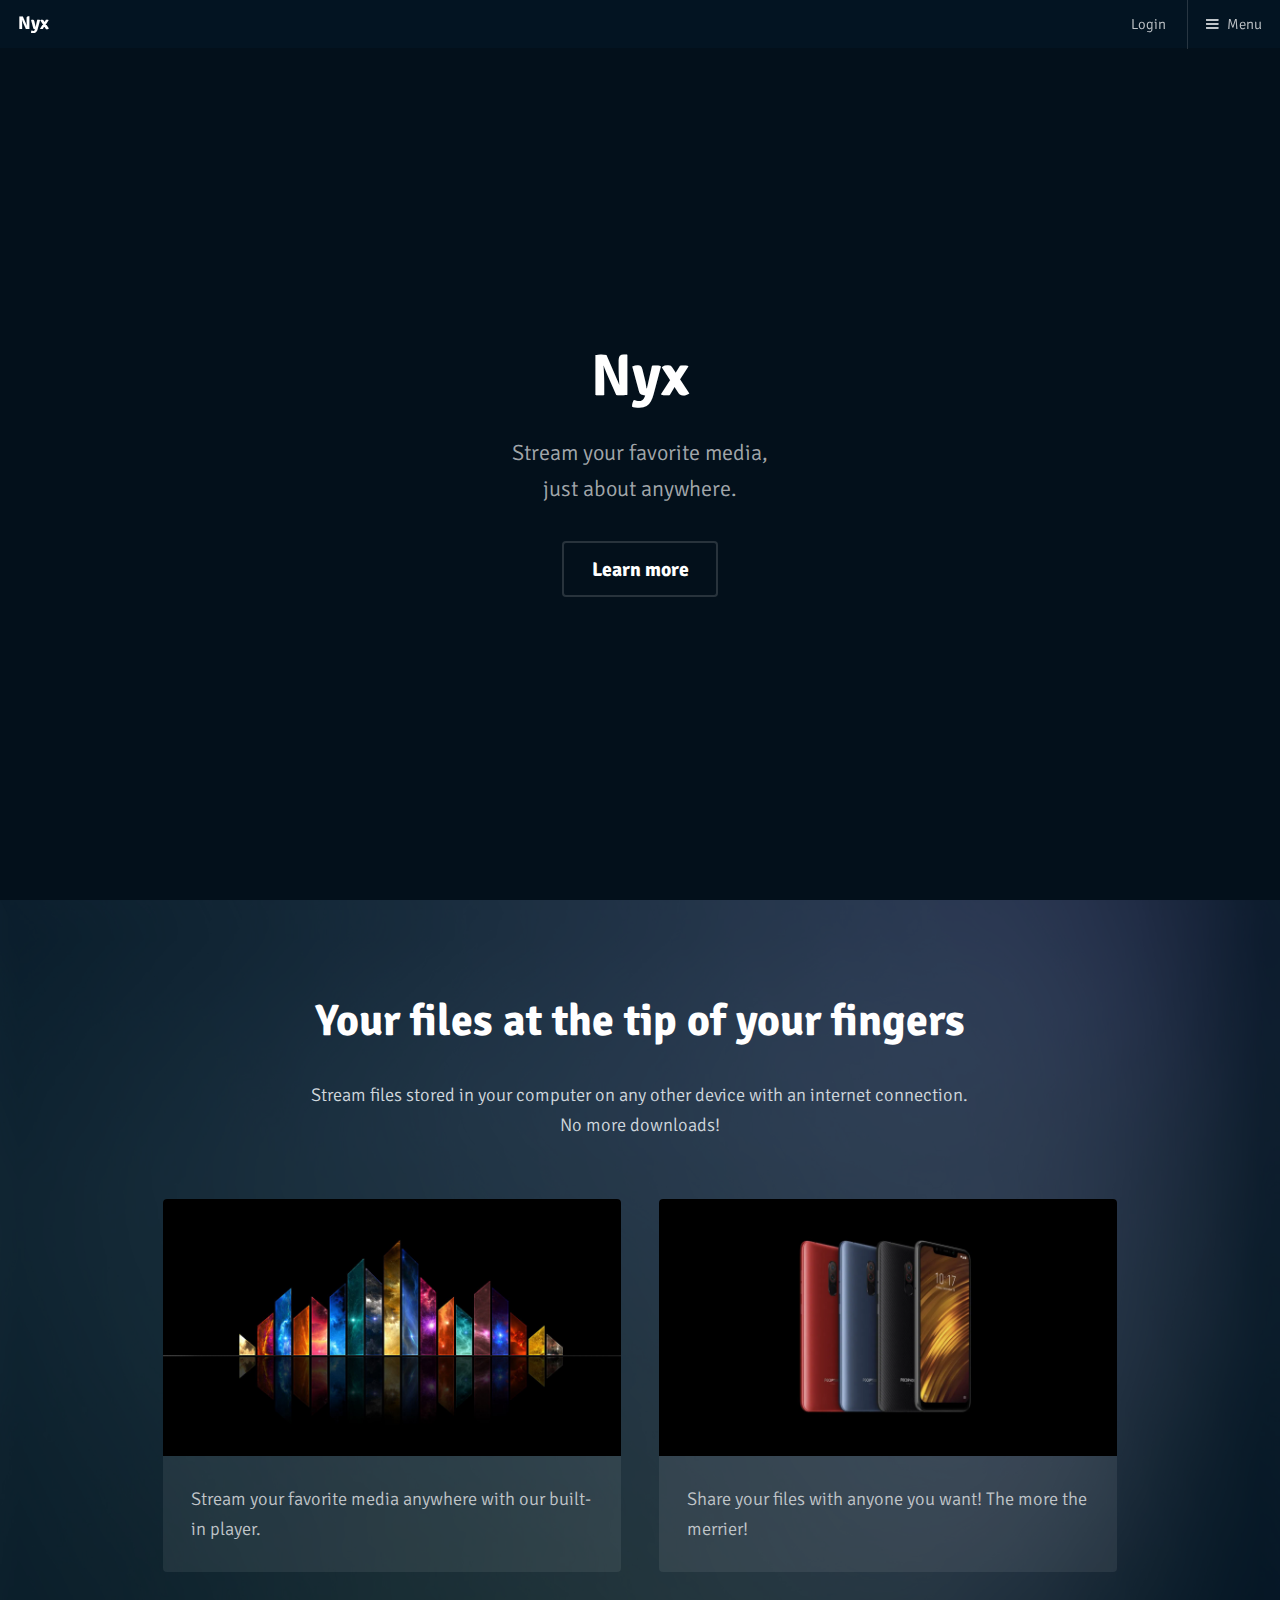
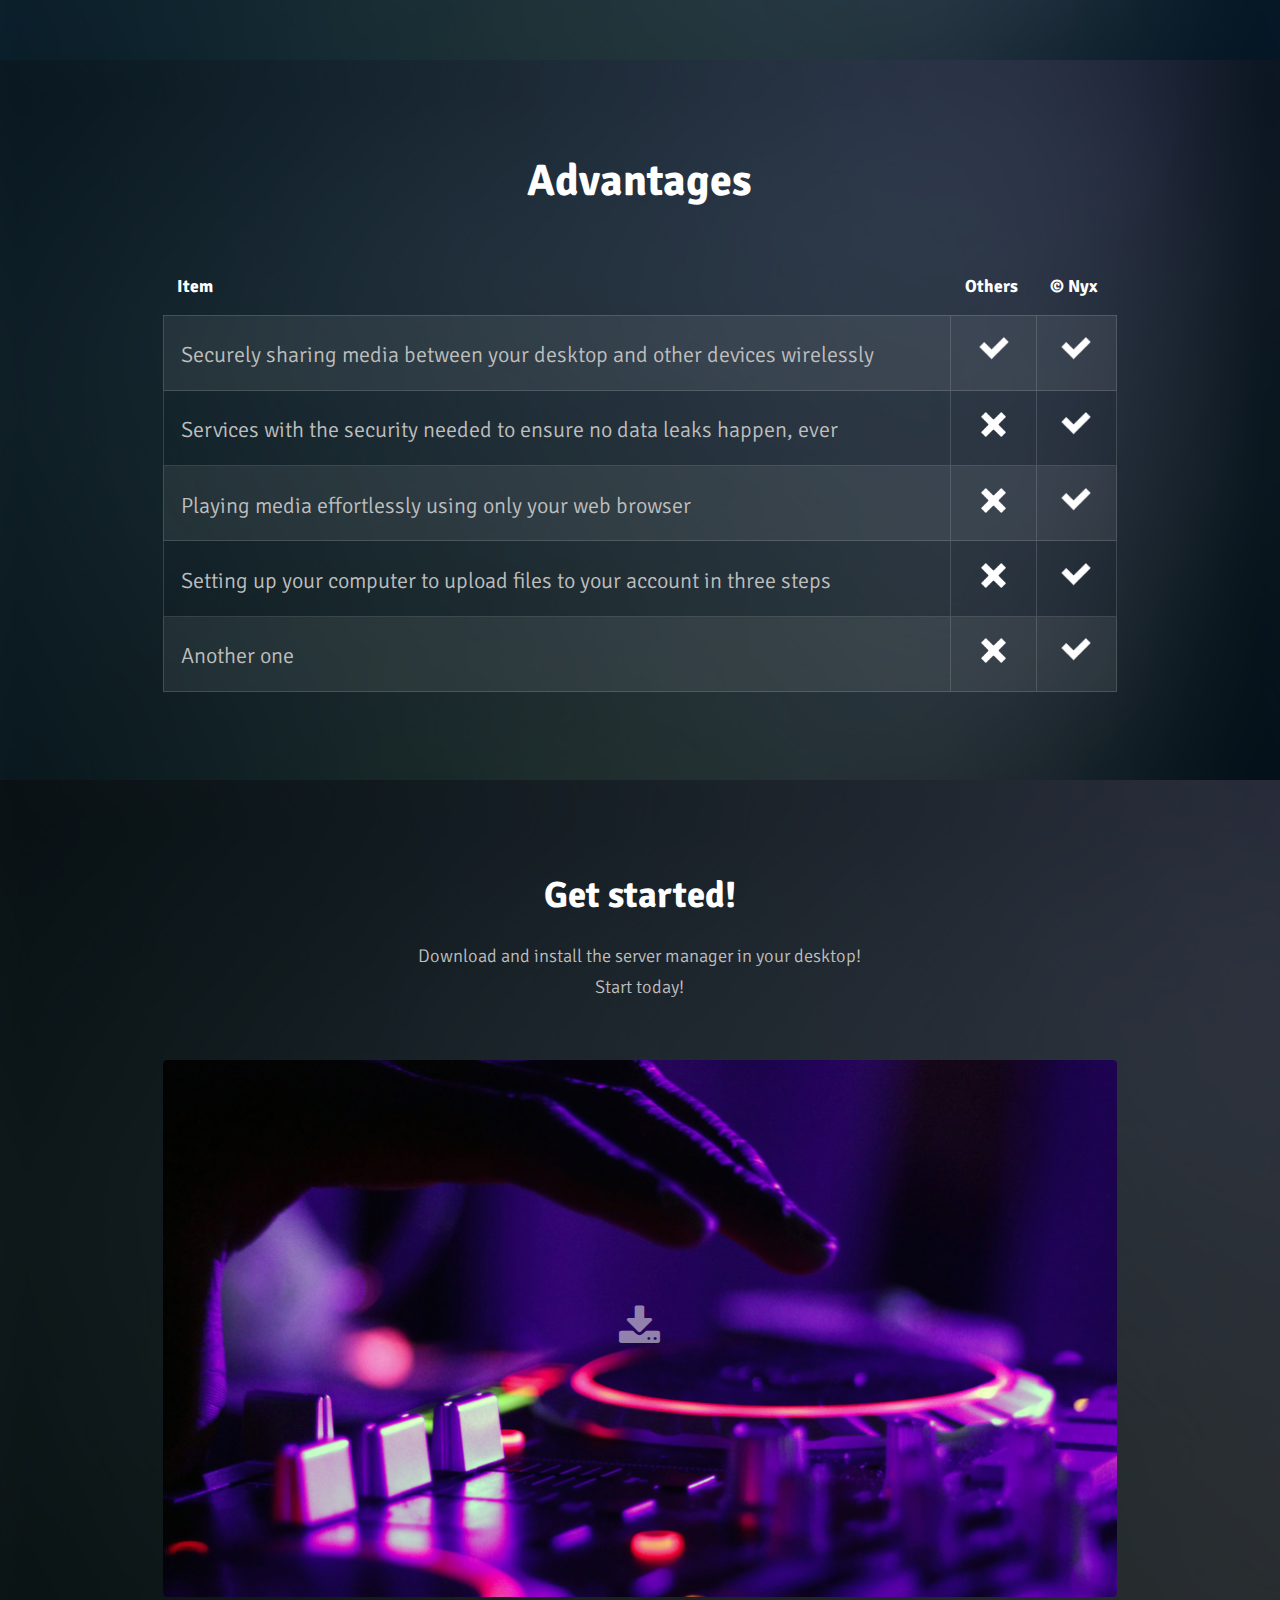
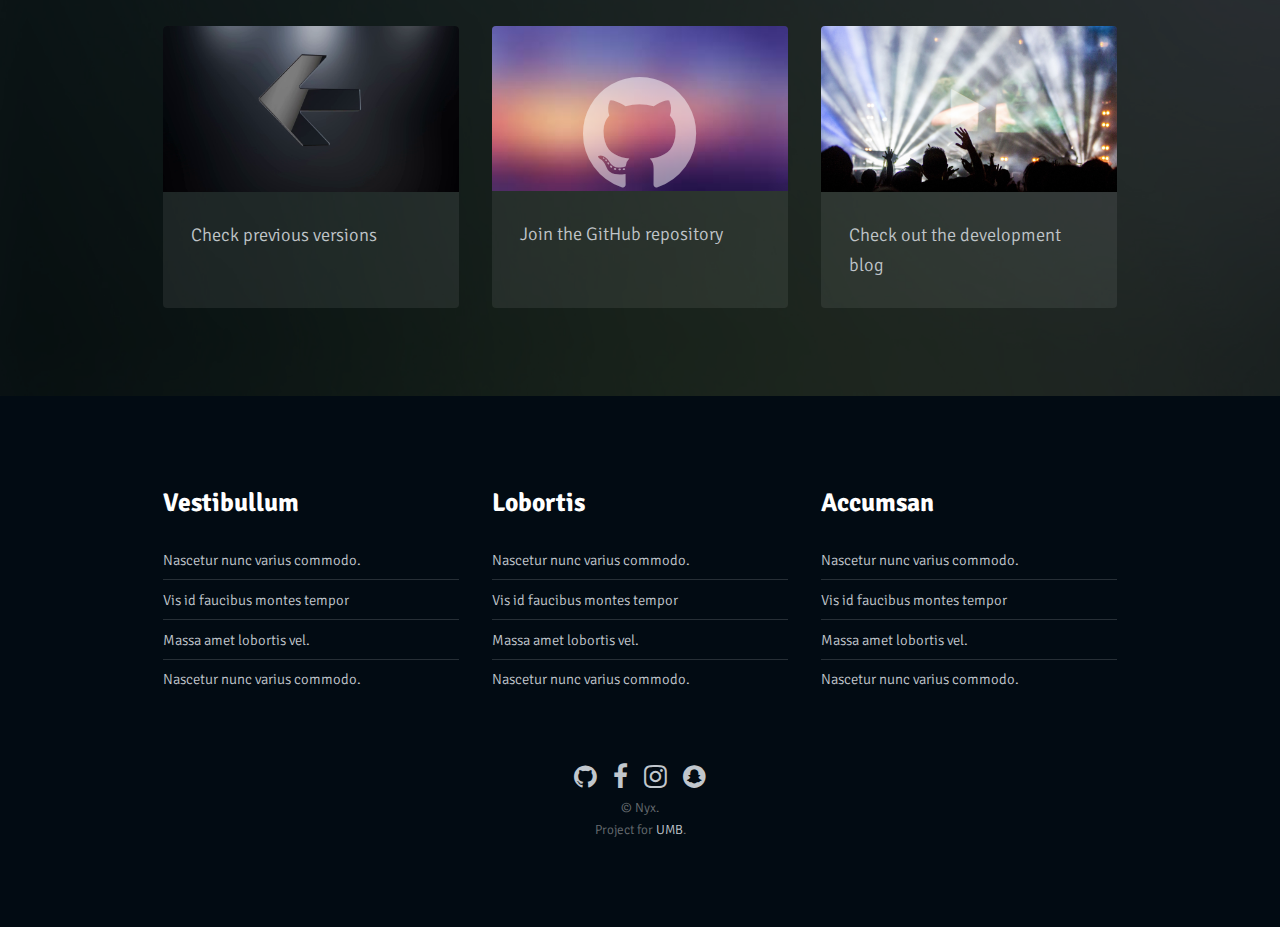
==== index.html @ ba613e54 "Added devblog and login" ====
<!DOCTYPE HTML>
<!--
	Broadcast by TEMPLATED
	templated.co @templatedco
	Released for free under the Creative Commons Attribution 3.0 license (templated.co/license)
-->
<html>
	<head>
		<title>Nyx</title>
		<meta charset="utf-8" />
		<meta name="viewport" content="width=device-width, initial-scale=1" />
		<link rel="stylesheet" href="assets/css/main.css" />
	</head>
	<body>

		<!-- Header -->
			<header id="header">
				<h1><a href="index.html">Nyx</a></h1>
				<a href="login.html">Login</a>
				<a href="#menu">Menu</a>
			</header>

		<!-- Nav -->
			<nav id="menu">
				<ul class="links">
					<li><a href="index.html">Home</a></li>
					<li><a href="objectives.html">Objectives and Goals</a></li>
					<li><a href="devblog.html">Devs Blog</a></li>
					<li><a href="https://github.com/Nyxare/Nyx" class="icon fa-github"><span class="label">GitHub</span></a></li>
				</ul>
			</nav>
			<!-- Banner -->
			<!--
				To use a video as your background, set data-video to the name of your video without
				its extension (eg. images/banner). Your video must be available in both .mp4 and .webm
				formats to work correctly.
			-->
				<section id="banner" data-video="images/banner">
					<div class="inner">
						<header>
							<h1>Nyx</h1>
							<p>Stream your favorite media,<br />
							just about anywhere.</p>
						</header>
						<a href="#main" class="button big alt scrolly">Learn more</a>
					</div>

				</section>

		<!-- Main -->
			<div id="main">

			<!-- One -->
				<section class="wrapper style1">
					<div class="inner">
						<header class="align-center">
							<h2 class="fa-3x">Your files at the tip of your fingers</h2>
							<p>Stream files stored in your computer on any other device with an internet connection. <br>No more downloads!</p>
						</header>
						<!-- 2 Column Video Section -->
							<div class="flex flex-2">
								<div class="video col">
									<div class="image fit">
										<img src="images/setup1.jpg" alt="" />
										<div class="arrow">
											<div class=""></div>
										</div>
									</div>
									<p class="caption">
										Stream your favorite media anywhere with our built-in player.
									</p>
									<!--<a href="#" class="link"><span></span></a>-->
								</div>
								<div class="video col">
									<div class="image fit">
										<img src="images/setup2.png" alt="" />
										<div class="arrow">
											<div class=""></div>
										</div>
									</div>
									<p class="caption">
										Share your files with anyone you want! The more the merrier!
									</p>
									<!--<a href="#" class="link"><span></span></a>-->
								</div>
							</div>
					</div>
				</section>

			<!-- Two -->
				<section class="wrapper style2">
					<div class="inner">
						<header class="align-center">
							<h2 class="fa-3x">Advantages</h2>
						</header>
						
						<div class="table-wrapper">
							<table class="alt">
								<thead>
									<tr>
										<th>Item</th>
										<th>Others</th>
										<th>&copy; Nyx</th>
									</tr>
								</thead>
								<tbody>
									<tr>
										<td center>Securely sharing media between your desktop and other devices wirelessly</td>
										<td><center><img src="images/check.png" alt="" width="30" height="30"/></center></td>
										<td><center><img src="images/check.png" alt="" width="30" height="30"/></center></td>
									</tr>
									<tr>
										<td>Services with the security needed to ensure no data leaks happen, ever</td>
										<td><center><img src="images/cross.png" alt="" width="25" height="25"/></center></td>
										<td><center><img src="images/check.png" alt="" width="30" height="30"/></center></td>
									</tr>
									<tr>
										<td>Playing media effortlessly using only your web browser</td>
										<td><center><img src="images/cross.png" alt="" width="25" height="25"/></center></td>
										<td><center><img src="images/check.png" alt="" width="30" height="30"/></center></td>
									</tr>
									<tr>
										<td>Setting up your computer to upload files to your account in three steps</td>
										<td><center><img src="images/cross.png" alt="" width="25" height="25"/></center></td>
										<td><center><img src="images/check.png" alt="" width="30" height="30"/></center></td>
									</tr>
									<tr>
										<td>Another one</td>
										<td><center><img src="images/cross.png" alt="" width="25" height="25"/></center></td>
										<td><center><img src="images/check.png" alt="" width="30" height="30"/></center></td>
									</tr>
								</tbody>
							</table>
						</div>
					</div>
				</section>

			<!-- Three -->
				<section class="wrapper ">
					<div class="inner">
						<header class="align-center">
							<h2>Get started!</h2>
							<p style="color: #bebebe;">Download and install the server manager in your desktop! <br>Start today!</p>
						</header>

						<!-- 3 Column Video Section -->
						<div class="video col">
							<div class="image fit">
								<img src="images/pic03.jpg" alt=""/>
								<div class="arrow">
									<div class="icon fa-download"></div>
								</div>
							</div>
							<a href="generic.html" class="link"><span>Click Me</span></a>
						</div>
							<div class="flex flex-3">
								<div class="video col">
									<div class="image fit">
										<img src="images/backwardsarrow.png" alt="" />
										<div class="arrow">
											<div class=""></div>
										</div>
									</div>
									<p class="caption">
										Check previous versions
									</p>
									<a href="index.html" class="link"><span></span></a>
								</div>
								<div class="video col">
									<div class="image fit">
										<img src="images/purplebg.jpg" alt="" />
										<div class="arrow fa-3x">
											<div class="icon fa-github"></div>
										</div>
									</div>
									<p class="caption">
										Join the GitHub repository
									</p>
									<a href="https://github.com/Nyxare/Nyx" class="link"><span></span></a>
								</div>
								<div class="video col">
									<div class="image fit">
										<img src="images/pic11.jpg" alt="" />
										<div class="arrow">
											<div class="icon fa-play"></div>
										</div>
									</div>
									<p class="caption">
										Check out the development blog
									</p>
									<a href="devblog.html" class="link"><span>Click Me</span></a>
								</div>
							</div>
					</div>
				</section>

			</div>

		<!-- Footer -->
			<footer id="footer">
				<div class="inner">
					<div class="flex flex-3">
						<div class="col">
							<h3>Vestibullum</h3>
							<ul class="alt">
								<li><a href="#">Nascetur nunc varius commodo.</a></li>
								<li><a href="#">Vis id faucibus montes tempor</a></li>
								<li><a href="#">Massa amet lobortis vel.</a></li>
								<li><a href="#">Nascetur nunc varius commodo.</a></li>
							</ul>
						</div>
						<div class="col">
							<h3>Lobortis</h3>
							<ul class="alt">
								<li><a href="#">Nascetur nunc varius commodo.</a></li>
								<li><a href="#">Vis id faucibus montes tempor</a></li>
								<li><a href="#">Massa amet lobortis vel.</a></li>
								<li><a href="#">Nascetur nunc varius commodo.</a></li>
							</ul>
						</div>
						<div class="col">
							<h3>Accumsan</h3>
							<ul class="alt">
								<li><a href="#">Nascetur nunc varius commodo.</a></li>
								<li><a href="#">Vis id faucibus montes tempor</a></li>
								<li><a href="#">Massa amet lobortis vel.</a></li>
								<li><a href="#">Nascetur nunc varius commodo.</a></li>
							</ul>
						</div>
					</div>
				</div>
				<div class="copyright">
					<ul class="icons">
						<li><a href="#" class="icon fa-github"><span class="label">Twitter</span></a></li>
						<li><a href="#" class="icon fa-facebook"><span class="label">Facebook</span></a></li>
						<li><a href="#" class="icon fa-instagram"><span class="label">Instagram</span></a></li>
						<li><a href="#" class="icon fa-snapchat"><span class="label">Snapchat</span></a></li>
					</ul>
					&copy; Nyx.
					<br>Project for <a href="https://umb.edu.co/">UMB</a>.
				</div>
			</footer>

		<!-- Scripts -->
			<script src="assets/js/jquery.min.js"></script>
			<script src="assets/js/jquery.scrolly.min.js"></script>
			<script src="assets/js/skel.min.js"></script>
			<script src="assets/js/util.js"></script>
			<script src="assets/js/main.js"></script>

	</body>
</html>
---- assets/css/main.css ----
@charset "UTF-8";
@import url(font-awesome.min.css);
@import url("https://fonts.googleapis.com/css?family=Signika:300,700");


/* Reset */

	html, body, div, span, applet, object, iframe, h1, h2, h3, h4, h5, h6, p, blockquote, pre, a, abbr, acronym, address, big, cite, code, del, dfn, em, img, ins, kbd, q, s, samp, small, strike, strong, sub, sup, tt, var, b, u, i, center, dl, dt, dd, ol, ul, li, fieldset, form, label, legend, table, caption, tbody, tfoot, thead, tr, th, td, article, aside, canvas, details, embed, figure, figcaption, footer, header, hgroup, menu, nav, output, ruby, section, summary, time, mark, audio, video {
		margin: 0;
		padding: 0;
		border: 0;
		font-size: 100%;
		font: inherit;
		vertical-align: baseline;
		color: #bebebe;
	}

	article, aside, details, figcaption, figure, footer, header, hgroup, menu, nav, section {
		display: block;
	}

	body {
		line-height: 1;
	}

	ol, ul {
		list-style: none;
	}

	blockquote, q {
		quotes: none;
	}

	blockquote:before, blockquote:after, q:before, q:after {
		content: '';
		content: none;
	}

	table {
		border-collapse: collapse;
		border-spacing: 0;
	}

	body {
		-webkit-text-size-adjust: none;
	}

/* Box Model */

	*, *:before, *:after {
		-moz-box-sizing: border-box;
		-webkit-box-sizing: border-box;
		box-sizing: border-box;
	}

/* Containers */

	.container {
		margin-left: auto;
		margin-right: auto;
	}

	.container.\31 25\25 {
		width: 100%;
		max-width: 100em;
		min-width: 80em;
	}

	.container.\37 5\25 {
		width: 60em;
	}

	.container.\35 0\25 {
		width: 40em;
	}

	.container.\32 5\25 {
		width: 20em;
	}

	.container {
		width: 80em;
	}

	@media screen and (max-width: 1680px) {

		.container.\31 25\25 {
			width: 100%;
			max-width: 100em;
			min-width: 80em;
		}

		.container.\37 5\25 {
			width: 60em;
		}

		.container.\35 0\25 {
			width: 40em;
		}

		.container.\32 5\25 {
			width: 20em;
		}

		.container {
			width: 80em;
		}

	}

	@media screen and (max-width: 1280px) {

		.container.\31 25\25 {
			width: 100%;
			max-width: 81.25em;
			min-width: 65em;
		}

		.container.\37 5\25 {
			width: 48.75em;
		}

		.container.\35 0\25 {
			width: 32.5em;
		}

		.container.\32 5\25 {
			width: 16.25em;
		}

		.container {
			width: 65em;
		}

	}

	@media screen and (max-width: 980px) {

		.container.\31 25\25 {
			width: 100%;
			max-width: 112.5%;
			min-width: 90%;
		}

		.container.\37 5\25 {
			width: 67.5%;
		}

		.container.\35 0\25 {
			width: 45%;
		}

		.container.\32 5\25 {
			width: 22.5%;
		}

		.container {
			width: 90%;
		}

	}

	@media screen and (max-width: 736px) {

		.container.\31 25\25 {
			width: 100%;
			max-width: 112.5%;
			min-width: 90%;
		}

		.container.\37 5\25 {
			width: 67.5%;
		}

		.container.\35 0\25 {
			width: 45%;
		}

		.container.\32 5\25 {
			width: 22.5%;
		}

		.container {
			width: 90% !important;
		}

	}

	@media screen and (max-width: 480px) {

		.container.\31 25\25 {
			width: 100%;
			max-width: 112.5%;
			min-width: 90%;
		}

		.container.\37 5\25 {
			width: 67.5%;
		}

		.container.\35 0\25 {
			width: 45%;
		}

		.container.\32 5\25 {
			width: 22.5%;
		}

		.container {
			width: 90% !important;
		}

	}

/* Grid */

	.row {
		border-bottom: solid 1px transparent;
		-moz-box-sizing: border-box;
		-webkit-box-sizing: border-box;
		box-sizing: border-box;
	}

	.row > * {
		float: left;
		-moz-box-sizing: border-box;
		-webkit-box-sizing: border-box;
		box-sizing: border-box;
	}

	.row:after, .row:before {
		content: '';
		display: block;
		clear: both;
		height: 0;
	}

	.row.uniform > * > :first-child {
		margin-top: 0;
	}

	.row.uniform > * > :last-child {
		margin-bottom: 0;
	}

	.row.\30 \25 > * {
		padding: 0 0 0 0em;
	}

	.row.\30 \25 {
		margin: 0 0 -1px 0em;
	}

	.row.uniform.\30 \25 > * {
		padding: 0em 0 0 0em;
	}

	.row.uniform.\30 \25 {
		margin: 0em 0 -1px 0em;
	}

	.row > * {
		padding: 0 0 0 2em;
	}

	.row {
		margin: 0 0 -1px -2em;
	}

	.row.uniform > * {
		padding: 2em 0 0 2em;
	}

	.row.uniform {
		margin: -2em 0 -1px -2em;
	}

	.row.\32 00\25 > * {
		padding: 0 0 0 4em;
	}

	.row.\32 00\25 {
		margin: 0 0 -1px -4em;
	}

	.row.uniform.\32 00\25 > * {
		padding: 4em 0 0 4em;
	}

	.row.uniform.\32 00\25 {
		margin: -4em 0 -1px -4em;
	}

	.row.\31 50\25 > * {
		padding: 0 0 0 3em;
	}

	.row.\31 50\25 {
		margin: 0 0 -1px -3em;
	}

	.row.uniform.\31 50\25 > * {
		padding: 3em 0 0 3em;
	}

	.row.uniform.\31 50\25 {
		margin: -3em 0 -1px -3em;
	}

	.row.\35 0\25 > * {
		padding: 0 0 0 1em;
	}

	.row.\35 0\25 {
		margin: 0 0 -1px -1em;
	}

	.row.uniform.\35 0\25 > * {
		padding: 1em 0 0 1em;
	}

	.row.uniform.\35 0\25 {
		margin: -1em 0 -1px -1em;
	}

	.row.\32 5\25 > * {
		padding: 0 0 0 0.5em;
	}

	.row.\32 5\25 {
		margin: 0 0 -1px -0.5em;
	}

	.row.uniform.\32 5\25 > * {
		padding: 0.5em 0 0 0.5em;
	}

	.row.uniform.\32 5\25 {
		margin: -0.5em 0 -1px -0.5em;
	}

	.\31 2u, .\31 2u\24 {
		width: 100%;
		clear: none;
		margin-left: 0;
	}

	.\31 1u, .\31 1u\24 {
		width: 91.6666666667%;
		clear: none;
		margin-left: 0;
	}

	.\31 0u, .\31 0u\24 {
		width: 83.3333333333%;
		clear: none;
		margin-left: 0;
	}

	.\39 u, .\39 u\24 {
		width: 75%;
		clear: none;
		margin-left: 0;
	}

	.\38 u, .\38 u\24 {
		width: 66.6666666667%;
		clear: none;
		margin-left: 0;
	}

	.\37 u, .\37 u\24 {
		width: 58.3333333333%;
		clear: none;
		margin-left: 0;
	}

	.\36 u, .\36 u\24 {
		width: 50%;
		clear: none;
		margin-left: 0;
	}

	.\35 u, .\35 u\24 {
		width: 41.6666666667%;
		clear: none;
		margin-left: 0;
	}

	.\34 u, .\34 u\24 {
		width: 33.3333333333%;
		clear: none;
		margin-left: 0;
	}

	.\33 u, .\33 u\24 {
		width: 25%;
		clear: none;
		margin-left: 0;
	}

	.\32 u, .\32 u\24 {
		width: 16.6666666667%;
		clear: none;
		margin-left: 0;
	}

	.\31 u, .\31 u\24 {
		width: 8.3333333333%;
		clear: none;
		margin-left: 0;
	}

	.\31 2u\24 + *,
	.\31 1u\24 + *,
	.\31 0u\24 + *,
	.\39 u\24 + *,
	.\38 u\24 + *,
	.\37 u\24 + *,
	.\36 u\24 + *,
	.\35 u\24 + *,
	.\34 u\24 + *,
	.\33 u\24 + *,
	.\32 u\24 + *,
	.\31 u\24 + * {
		clear: left;
	}

	.\-11u {
		margin-left: 91.66667%;
	}

	.\-10u {
		margin-left: 83.33333%;
	}

	.\-9u {
		margin-left: 75%;
	}

	.\-8u {
		margin-left: 66.66667%;
	}

	.\-7u {
		margin-left: 58.33333%;
	}

	.\-6u {
		margin-left: 50%;
	}

	.\-5u {
		margin-left: 41.66667%;
	}

	.\-4u {
		margin-left: 33.33333%;
	}

	.\-3u {
		margin-left: 25%;
	}

	.\-2u {
		margin-left: 16.66667%;
	}

	.\-1u {
		margin-left: 8.33333%;
	}

	@media screen and (max-width: 1680px) {

		.row > * {
			padding: 0 0 0 2em;
		}

		.row {
			margin: 0 0 -1px -2em;
		}

		.row.uniform > * {
			padding: 2em 0 0 2em;
		}

		.row.uniform {
			margin: -2em 0 -1px -2em;
		}

		.row.\32 00\25 > * {
			padding: 0 0 0 4em;
		}

		.row.\32 00\25 {
			margin: 0 0 -1px -4em;
		}

		.row.uniform.\32 00\25 > * {
			padding: 4em 0 0 4em;
		}

		.row.uniform.\32 00\25 {
			margin: -4em 0 -1px -4em;
		}

		.row.\31 50\25 > * {
			padding: 0 0 0 3em;
		}

		.row.\31 50\25 {
			margin: 0 0 -1px -3em;
		}

		.row.uniform.\31 50\25 > * {
			padding: 3em 0 0 3em;
		}

		.row.uniform.\31 50\25 {
			margin: -3em 0 -1px -3em;
		}

		.row.\35 0\25 > * {
			padding: 0 0 0 1em;
		}

		.row.\35 0\25 {
			margin: 0 0 -1px -1em;
		}

		.row.uniform.\35 0\25 > * {
			padding: 1em 0 0 1em;
		}

		.row.uniform.\35 0\25 {
			margin: -1em 0 -1px -1em;
		}

		.row.\32 5\25 > * {
			padding: 0 0 0 0.5em;
		}

		.row.\32 5\25 {
			margin: 0 0 -1px -0.5em;
		}

		.row.uniform.\32 5\25 > * {
			padding: 0.5em 0 0 0.5em;
		}

		.row.uniform.\32 5\25 {
			margin: -0.5em 0 -1px -0.5em;
		}

		.\31 2u\28xlarge\29, .\31 2u\24\28xlarge\29 {
			width: 100%;
			clear: none;
			margin-left: 0;
		}

		.\31 1u\28xlarge\29, .\31 1u\24\28xlarge\29 {
			width: 91.6666666667%;
			clear: none;
			margin-left: 0;
		}

		.\31 0u\28xlarge\29, .\31 0u\24\28xlarge\29 {
			width: 83.3333333333%;
			clear: none;
			margin-left: 0;
		}

		.\39 u\28xlarge\29, .\39 u\24\28xlarge\29 {
			width: 75%;
			clear: none;
			margin-left: 0;
		}

		.\38 u\28xlarge\29, .\38 u\24\28xlarge\29 {
			width: 66.6666666667%;
			clear: none;
			margin-left: 0;
		}

		.\37 u\28xlarge\29, .\37 u\24\28xlarge\29 {
			width: 58.3333333333%;
			clear: none;
			margin-left: 0;
		}

		.\36 u\28xlarge\29, .\36 u\24\28xlarge\29 {
			width: 50%;
			clear: none;
			margin-left: 0;
		}

		.\35 u\28xlarge\29, .\35 u\24\28xlarge\29 {
			width: 41.6666666667%;
			clear: none;
			margin-left: 0;
		}

		.\34 u\28xlarge\29, .\34 u\24\28xlarge\29 {
			width: 33.3333333333%;
			clear: none;
			margin-left: 0;
		}

		.\33 u\28xlarge\29, .\33 u\24\28xlarge\29 {
			width: 25%;
			clear: none;
			margin-left: 0;
		}

		.\32 u\28xlarge\29, .\32 u\24\28xlarge\29 {
			width: 16.6666666667%;
			clear: none;
			margin-left: 0;
		}

		.\31 u\28xlarge\29, .\31 u\24\28xlarge\29 {
			width: 8.3333333333%;
			clear: none;
			margin-left: 0;
		}

		.\31 2u\24\28xlarge\29 + *,
		.\31 1u\24\28xlarge\29 + *,
		.\31 0u\24\28xlarge\29 + *,
		.\39 u\24\28xlarge\29 + *,
		.\38 u\24\28xlarge\29 + *,
		.\37 u\24\28xlarge\29 + *,
		.\36 u\24\28xlarge\29 + *,
		.\35 u\24\28xlarge\29 + *,
		.\34 u\24\28xlarge\29 + *,
		.\33 u\24\28xlarge\29 + *,
		.\32 u\24\28xlarge\29 + *,
		.\31 u\24\28xlarge\29 + * {
			clear: left;
		}

		.\-11u\28xlarge\29 {
			margin-left: 91.66667%;
		}

		.\-10u\28xlarge\29 {
			margin-left: 83.33333%;
		}

		.\-9u\28xlarge\29 {
			margin-left: 75%;
		}

		.\-8u\28xlarge\29 {
			margin-left: 66.66667%;
		}

		.\-7u\28xlarge\29 {
			margin-left: 58.33333%;
		}

		.\-6u\28xlarge\29 {
			margin-left: 50%;
		}

		.\-5u\28xlarge\29 {
			margin-left: 41.66667%;
		}

		.\-4u\28xlarge\29 {
			margin-left: 33.33333%;
		}

		.\-3u\28xlarge\29 {
			margin-left: 25%;
		}

		.\-2u\28xlarge\29 {
			margin-left: 16.66667%;
		}

		.\-1u\28xlarge\29 {
			margin-left: 8.33333%;
		}

	}

	@media screen and (max-width: 1280px) {

		.row > * {
			padding: 0 0 0 1.5em;
		}

		.row {
			margin: 0 0 -1px -1.5em;
		}

		.row.uniform > * {
			padding: 1.5em 0 0 1.5em;
		}

		.row.uniform {
			margin: -1.5em 0 -1px -1.5em;
		}

		.row.\32 00\25 > * {
			padding: 0 0 0 3em;
		}

		.row.\32 00\25 {
			margin: 0 0 -1px -3em;
		}

		.row.uniform.\32 00\25 > * {
			padding: 3em 0 0 3em;
		}

		.row.uniform.\32 00\25 {
			margin: -3em 0 -1px -3em;
		}

		.row.\31 50\25 > * {
			padding: 0 0 0 2.25em;
		}

		.row.\31 50\25 {
			margin: 0 0 -1px -2.25em;
		}

		.row.uniform.\31 50\25 > * {
			padding: 2.25em 0 0 2.25em;
		}

		.row.uniform.\31 50\25 {
			margin: -2.25em 0 -1px -2.25em;
		}

		.row.\35 0\25 > * {
			padding: 0 0 0 0.75em;
		}

		.row.\35 0\25 {
			margin: 0 0 -1px -0.75em;
		}

		.row.uniform.\35 0\25 > * {
			padding: 0.75em 0 0 0.75em;
		}

		.row.uniform.\35 0\25 {
			margin: -0.75em 0 -1px -0.75em;
		}

		.row.\32 5\25 > * {
			padding: 0 0 0 0.375em;
		}

		.row.\32 5\25 {
			margin: 0 0 -1px -0.375em;
		}

		.row.uniform.\32 5\25 > * {
			padding: 0.375em 0 0 0.375em;
		}

		.row.uniform.\32 5\25 {
			margin: -0.375em 0 -1px -0.375em;
		}

		.\31 2u\28large\29, .\31 2u\24\28large\29 {
			width: 100%;
			clear: none;
			margin-left: 0;
		}

		.\31 1u\28large\29, .\31 1u\24\28large\29 {
			width: 91.6666666667%;
			clear: none;
			margin-left: 0;
		}

		.\31 0u\28large\29, .\31 0u\24\28large\29 {
			width: 83.3333333333%;
			clear: none;
			margin-left: 0;
		}

		.\39 u\28large\29, .\39 u\24\28large\29 {
			width: 75%;
			clear: none;
			margin-left: 0;
		}

		.\38 u\28large\29, .\38 u\24\28large\29 {
			width: 66.6666666667%;
			clear: none;
			margin-left: 0;
		}

		.\37 u\28large\29, .\37 u\24\28large\29 {
			width: 58.3333333333%;
			clear: none;
			margin-left: 0;
		}

		.\36 u\28large\29, .\36 u\24\28large\29 {
			width: 50%;
			clear: none;
			margin-left: 0;
		}

		.\35 u\28large\29, .\35 u\24\28large\29 {
			width: 41.6666666667%;
			clear: none;
			margin-left: 0;
		}

		.\34 u\28large\29, .\34 u\24\28large\29 {
			width: 33.3333333333%;
			clear: none;
			margin-left: 0;
		}

		.\33 u\28large\29, .\33 u\24\28large\29 {
			width: 25%;
			clear: none;
			margin-left: 0;
		}

		.\32 u\28large\29, .\32 u\24\28large\29 {
			width: 16.6666666667%;
			clear: none;
			margin-left: 0;
		}

		.\31 u\28large\29, .\31 u\24\28large\29 {
			width: 8.3333333333%;
			clear: none;
			margin-left: 0;
		}

		.\31 2u\24\28large\29 + *,
		.\31 1u\24\28large\29 + *,
		.\31 0u\24\28large\29 + *,
		.\39 u\24\28large\29 + *,
		.\38 u\24\28large\29 + *,
		.\37 u\24\28large\29 + *,
		.\36 u\24\28large\29 + *,
		.\35 u\24\28large\29 + *,
		.\34 u\24\28large\29 + *,
		.\33 u\24\28large\29 + *,
		.\32 u\24\28large\29 + *,
		.\31 u\24\28large\29 + * {
			clear: left;
		}

		.\-11u\28large\29 {
			margin-left: 91.66667%;
		}

		.\-10u\28large\29 {
			margin-left: 83.33333%;
		}

		.\-9u\28large\29 {
			margin-left: 75%;
		}

		.\-8u\28large\29 {
			margin-left: 66.66667%;
		}

		.\-7u\28large\29 {
			margin-left: 58.33333%;
		}

		.\-6u\28large\29 {
			margin-left: 50%;
		}

		.\-5u\28large\29 {
			margin-left: 41.66667%;
		}

		.\-4u\28large\29 {
			margin-left: 33.33333%;
		}

		.\-3u\28large\29 {
			margin-left: 25%;
		}

		.\-2u\28large\29 {
			margin-left: 16.66667%;
		}

		.\-1u\28large\29 {
			margin-left: 8.33333%;
		}

	}

	@media screen and (max-width: 980px) {

		.row > * {
			padding: 0 0 0 1.5em;
		}

		.row {
			margin: 0 0 -1px -1.5em;
		}

		.row.uniform > * {
			padding: 1.5em 0 0 1.5em;
		}

		.row.uniform {
			margin: -1.5em 0 -1px -1.5em;
		}

		.row.\32 00\25 > * {
			padding: 0 0 0 3em;
		}

		.row.\32 00\25 {
			margin: 0 0 -1px -3em;
		}

		.row.uniform.\32 00\25 > * {
			padding: 3em 0 0 3em;
		}

		.row.uniform.\32 00\25 {
			margin: -3em 0 -1px -3em;
		}

		.row.\31 50\25 > * {
			padding: 0 0 0 2.25em;
		}

		.row.\31 50\25 {
			margin: 0 0 -1px -2.25em;
		}

		.row.uniform.\31 50\25 > * {
			padding: 2.25em 0 0 2.25em;
		}

		.row.uniform.\31 50\25 {
			margin: -2.25em 0 -1px -2.25em;
		}

		.row.\35 0\25 > * {
			padding: 0 0 0 0.75em;
		}

		.row.\35 0\25 {
			margin: 0 0 -1px -0.75em;
		}

		.row.uniform.\35 0\25 > * {
			padding: 0.75em 0 0 0.75em;
		}

		.row.uniform.\35 0\25 {
			margin: -0.75em 0 -1px -0.75em;
		}

		.row.\32 5\25 > * {
			padding: 0 0 0 0.375em;
		}

		.row.\32 5\25 {
			margin: 0 0 -1px -0.375em;
		}

		.row.uniform.\32 5\25 > * {
			padding: 0.375em 0 0 0.375em;
		}

		.row.uniform.\32 5\25 {
			margin: -0.375em 0 -1px -0.375em;
		}

		.\31 2u\28medium\29, .\31 2u\24\28medium\29 {
			width: 100%;
			clear: none;
			margin-left: 0;
		}

		.\31 1u\28medium\29, .\31 1u\24\28medium\29 {
			width: 91.6666666667%;
			clear: none;
			margin-left: 0;
		}

		.\31 0u\28medium\29, .\31 0u\24\28medium\29 {
			width: 83.3333333333%;
			clear: none;
			margin-left: 0;
		}

		.\39 u\28medium\29, .\39 u\24\28medium\29 {
			width: 75%;
			clear: none;
			margin-left: 0;
		}

		.\38 u\28medium\29, .\38 u\24\28medium\29 {
			width: 66.6666666667%;
			clear: none;
			margin-left: 0;
		}

		.\37 u\28medium\29, .\37 u\24\28medium\29 {
			width: 58.3333333333%;
			clear: none;
			margin-left: 0;
		}

		.\36 u\28medium\29, .\36 u\24\28medium\29 {
			width: 50%;
			clear: none;
			margin-left: 0;
		}

		.\35 u\28medium\29, .\35 u\24\28medium\29 {
			width: 41.6666666667%;
			clear: none;
			margin-left: 0;
		}

		.\34 u\28medium\29, .\34 u\24\28medium\29 {
			width: 33.3333333333%;
			clear: none;
			margin-left: 0;
		}

		.\33 u\28medium\29, .\33 u\24\28medium\29 {
			width: 25%;
			clear: none;
			margin-left: 0;
		}

		.\32 u\28medium\29, .\32 u\24\28medium\29 {
			width: 16.6666666667%;
			clear: none;
			margin-left: 0;
		}

		.\31 u\28medium\29, .\31 u\24\28medium\29 {
			width: 8.3333333333%;
			clear: none;
			margin-left: 0;
		}

		.\31 2u\24\28medium\29 + *,
		.\31 1u\24\28medium\29 + *,
		.\31 0u\24\28medium\29 + *,
		.\39 u\24\28medium\29 + *,
		.\38 u\24\28medium\29 + *,
		.\37 u\24\28medium\29 + *,
		.\36 u\24\28medium\29 + *,
		.\35 u\24\28medium\29 + *,
		.\34 u\24\28medium\29 + *,
		.\33 u\24\28medium\29 + *,
		.\32 u\24\28medium\29 + *,
		.\31 u\24\28medium\29 + * {
			clear: left;
		}

		.\-11u\28medium\29 {
			margin-left: 91.66667%;
		}

		.\-10u\28medium\29 {
			margin-left: 83.33333%;
		}

		.\-9u\28medium\29 {
			margin-left: 75%;
		}

		.\-8u\28medium\29 {
			margin-left: 66.66667%;
		}

		.\-7u\28medium\29 {
			margin-left: 58.33333%;
		}

		.\-6u\28medium\29 {
			margin-left: 50%;
		}

		.\-5u\28medium\29 {
			margin-left: 41.66667%;
		}

		.\-4u\28medium\29 {
			margin-left: 33.33333%;
		}

		.\-3u\28medium\29 {
			margin-left: 25%;
		}

		.\-2u\28medium\29 {
			margin-left: 16.66667%;
		}

		.\-1u\28medium\29 {
			margin-left: 8.33333%;
		}

	}

	@media screen and (max-width: 736px) {

		.row > * {
			padding: 0 0 0 1.25em;
		}

		.row {
			margin: 0 0 -1px -1.25em;
		}

		.row.uniform > * {
			padding: 1.25em 0 0 1.25em;
		}

		.row.uniform {
			margin: -1.25em 0 -1px -1.25em;
		}

		.row.\32 00\25 > * {
			padding: 0 0 0 2.5em;
		}

		.row.\32 00\25 {
			margin: 0 0 -1px -2.5em;
		}

		.row.uniform.\32 00\25 > * {
			padding: 2.5em 0 0 2.5em;
		}

		.row.uniform.\32 00\25 {
			margin: -2.5em 0 -1px -2.5em;
		}

		.row.\31 50\25 > * {
			padding: 0 0 0 1.875em;
		}

		.row.\31 50\25 {
			margin: 0 0 -1px -1.875em;
		}

		.row.uniform.\31 50\25 > * {
			padding: 1.875em 0 0 1.875em;
		}

		.row.uniform.\31 50\25 {
			margin: -1.875em 0 -1px -1.875em;
		}

		.row.\35 0\25 > * {
			padding: 0 0 0 0.625em;
		}

		.row.\35 0\25 {
			margin: 0 0 -1px -0.625em;
		}

		.row.uniform.\35 0\25 > * {
			padding: 0.625em 0 0 0.625em;
		}

		.row.uniform.\35 0\25 {
			margin: -0.625em 0 -1px -0.625em;
		}

		.row.\32 5\25 > * {
			padding: 0 0 0 0.3125em;
		}

		.row.\32 5\25 {
			margin: 0 0 -1px -0.3125em;
		}

		.row.uniform.\32 5\25 > * {
			padding: 0.3125em 0 0 0.3125em;
		}

		.row.uniform.\32 5\25 {
			margin: -0.3125em 0 -1px -0.3125em;
		}

		.\31 2u\28small\29, .\31 2u\24\28small\29 {
			width: 100%;
			clear: none;
			margin-left: 0;
		}

		.\31 1u\28small\29, .\31 1u\24\28small\29 {
			width: 91.6666666667%;
			clear: none;
			margin-left: 0;
		}

		.\31 0u\28small\29, .\31 0u\24\28small\29 {
			width: 83.3333333333%;
			clear: none;
			margin-left: 0;
		}

		.\39 u\28small\29, .\39 u\24\28small\29 {
			width: 75%;
			clear: none;
			margin-left: 0;
		}

		.\38 u\28small\29, .\38 u\24\28small\29 {
			width: 66.6666666667%;
			clear: none;
			margin-left: 0;
		}

		.\37 u\28small\29, .\37 u\24\28small\29 {
			width: 58.3333333333%;
			clear: none;
			margin-left: 0;
		}

		.\36 u\28small\29, .\36 u\24\28small\29 {
			width: 50%;
			clear: none;
			margin-left: 0;
		}

		.\35 u\28small\29, .\35 u\24\28small\29 {
			width: 41.6666666667%;
			clear: none;
			margin-left: 0;
		}

		.\34 u\28small\29, .\34 u\24\28small\29 {
			width: 33.3333333333%;
			clear: none;
			margin-left: 0;
		}

		.\33 u\28small\29, .\33 u\24\28small\29 {
			width: 25%;
			clear: none;
			margin-left: 0;
		}

		.\32 u\28small\29, .\32 u\24\28small\29 {
			width: 16.6666666667%;
			clear: none;
			margin-left: 0;
		}

		.\31 u\28small\29, .\31 u\24\28small\29 {
			width: 8.3333333333%;
			clear: none;
			margin-left: 0;
		}

		.\31 2u\24\28small\29 + *,
		.\31 1u\24\28small\29 + *,
		.\31 0u\24\28small\29 + *,
		.\39 u\24\28small\29 + *,
		.\38 u\24\28small\29 + *,
		.\37 u\24\28small\29 + *,
		.\36 u\24\28small\29 + *,
		.\35 u\24\28small\29 + *,
		.\34 u\24\28small\29 + *,
		.\33 u\24\28small\29 + *,
		.\32 u\24\28small\29 + *,
		.\31 u\24\28small\29 + * {
			clear: left;
		}

		.\-11u\28small\29 {
			margin-left: 91.66667%;
		}

		.\-10u\28small\29 {
			margin-left: 83.33333%;
		}

		.\-9u\28small\29 {
			margin-left: 75%;
		}

		.\-8u\28small\29 {
			margin-left: 66.66667%;
		}

		.\-7u\28small\29 {
			margin-left: 58.33333%;
		}

		.\-6u\28small\29 {
			margin-left: 50%;
		}

		.\-5u\28small\29 {
			margin-left: 41.66667%;
		}

		.\-4u\28small\29 {
			margin-left: 33.33333%;
		}

		.\-3u\28small\29 {
			margin-left: 25%;
		}

		.\-2u\28small\29 {
			margin-left: 16.66667%;
		}

		.\-1u\28small\29 {
			margin-left: 8.33333%;
		}

	}

	@media screen and (max-width: 480px) {

		.row > * {
			padding: 0 0 0 1.25em;
		}

		.row {
			margin: 0 0 -1px -1.25em;
		}

		.row.uniform > * {
			padding: 1.25em 0 0 1.25em;
		}

		.row.uniform {
			margin: -1.25em 0 -1px -1.25em;
		}

		.row.\32 00\25 > * {
			padding: 0 0 0 2.5em;
		}

		.row.\32 00\25 {
			margin: 0 0 -1px -2.5em;
		}

		.row.uniform.\32 00\25 > * {
			padding: 2.5em 0 0 2.5em;
		}

		.row.uniform.\32 00\25 {
			margin: -2.5em 0 -1px -2.5em;
		}

		.row.\31 50\25 > * {
			padding: 0 0 0 1.875em;
		}

		.row.\31 50\25 {
			margin: 0 0 -1px -1.875em;
		}

		.row.uniform.\31 50\25 > * {
			padding: 1.875em 0 0 1.875em;
		}

		.row.uniform.\31 50\25 {
			margin: -1.875em 0 -1px -1.875em;
		}

		.row.\35 0\25 > * {
			padding: 0 0 0 0.625em;
		}

		.row.\35 0\25 {
			margin: 0 0 -1px -0.625em;
		}

		.row.uniform.\35 0\25 > * {
			padding: 0.625em 0 0 0.625em;
		}

		.row.uniform.\35 0\25 {
			margin: -0.625em 0 -1px -0.625em;
		}

		.row.\32 5\25 > * {
			padding: 0 0 0 0.3125em;
		}

		.row.\32 5\25 {
			margin: 0 0 -1px -0.3125em;
		}

		.row.uniform.\32 5\25 > * {
			padding: 0.3125em 0 0 0.3125em;
		}

		.row.uniform.\32 5\25 {
			margin: -0.3125em 0 -1px -0.3125em;
		}

		.\31 2u\28xsmall\29, .\31 2u\24\28xsmall\29 {
			width: 100%;
			clear: none;
			margin-left: 0;
		}

		.\31 1u\28xsmall\29, .\31 1u\24\28xsmall\29 {
			width: 91.6666666667%;
			clear: none;
			margin-left: 0;
		}

		.\31 0u\28xsmall\29, .\31 0u\24\28xsmall\29 {
			width: 83.3333333333%;
			clear: none;
			margin-left: 0;
		}

		.\39 u\28xsmall\29, .\39 u\24\28xsmall\29 {
			width: 75%;
			clear: none;
			margin-left: 0;
		}

		.\38 u\28xsmall\29, .\38 u\24\28xsmall\29 {
			width: 66.6666666667%;
			clear: none;
			margin-left: 0;
		}

		.\37 u\28xsmall\29, .\37 u\24\28xsmall\29 {
			width: 58.3333333333%;
			clear: none;
			margin-left: 0;
		}

		.\36 u\28xsmall\29, .\36 u\24\28xsmall\29 {
			width: 50%;
			clear: none;
			margin-left: 0;
		}

		.\35 u\28xsmall\29, .\35 u\24\28xsmall\29 {
			width: 41.6666666667%;
			clear: none;
			margin-left: 0;
		}

		.\34 u\28xsmall\29, .\34 u\24\28xsmall\29 {
			width: 33.3333333333%;
			clear: none;
			margin-left: 0;
		}

		.\33 u\28xsmall\29, .\33 u\24\28xsmall\29 {
			width: 25%;
			clear: none;
			margin-left: 0;
		}

		.\32 u\28xsmall\29, .\32 u\24\28xsmall\29 {
			width: 16.6666666667%;
			clear: none;
			margin-left: 0;
		}

		.\31 u\28xsmall\29, .\31 u\24\28xsmall\29 {
			width: 8.3333333333%;
			clear: none;
			margin-left: 0;
		}

		.\31 2u\24\28xsmall\29 + *,
		.\31 1u\24\28xsmall\29 + *,
		.\31 0u\24\28xsmall\29 + *,
		.\39 u\24\28xsmall\29 + *,
		.\38 u\24\28xsmall\29 + *,
		.\37 u\24\28xsmall\29 + *,
		.\36 u\24\28xsmall\29 + *,
		.\35 u\24\28xsmall\29 + *,
		.\34 u\24\28xsmall\29 + *,
		.\33 u\24\28xsmall\29 + *,
		.\32 u\24\28xsmall\29 + *,
		.\31 u\24\28xsmall\29 + * {
			clear: left;
		}

		.\-11u\28xsmall\29 {
			margin-left: 91.66667%;
		}

		.\-10u\28xsmall\29 {
			margin-left: 83.33333%;
		}

		.\-9u\28xsmall\29 {
			margin-left: 75%;
		}

		.\-8u\28xsmall\29 {
			margin-left: 66.66667%;
		}

		.\-7u\28xsmall\29 {
			margin-left: 58.33333%;
		}

		.\-6u\28xsmall\29 {
			margin-left: 50%;
		}

		.\-5u\28xsmall\29 {
			margin-left: 41.66667%;
		}

		.\-4u\28xsmall\29 {
			margin-left: 33.33333%;
		}

		.\-3u\28xsmall\29 {
			margin-left: 25%;
		}

		.\-2u\28xsmall\29 {
			margin-left: 16.66667%;
		}

		.\-1u\28xsmall\29 {
			margin-left: 8.33333%;
		}

	}

/* Basic */

	@-ms-viewport {
		width: device-width;
	}

	body {
		-ms-overflow-style: scrollbar;
	}

	@media screen and (max-width: 480px) {

		html, body {
			min-width: 320px;
		}

	}

	body {
		background: #020B13;
	}

		body.is-loading *, body.is-loading *:before, body.is-loading *:after {
			-moz-animation: none !important;
			-webkit-animation: none !important;
			-ms-animation: none !important;
			animation: none !important;
			-moz-transition: none !important;
			-webkit-transition: none !important;
			-ms-transition: none !important;
			transition: none !important;
		}

/* Type */

	body {
		background-color: #020B13;
		color: #c0c2c4;
	}

	body, input, select, textarea {
		font-family: "Signika", sans-serif;
		font-size: 13pt;
		font-weight: 300;
		line-height: 1.65;
	}

		@media screen and (max-width: 1680px) {

			body, input, select, textarea {
				font-size: 11pt;
			}

		}

		@media screen and (max-width: 1280px) {

			body, input, select, textarea {
				font-size: 11pt;
			}

		}

		@media screen and (max-width: 980px) {

			body, input, select, textarea {
				font-size: 12pt;
			}

		}

		@media screen and (max-width: 736px) {

			body, input, select, textarea {
				font-size: 12pt;
			}

		}

		@media screen and (max-width: 480px) {

			body, input, select, textarea {
				font-size: 12pt;
			}

		}

	a {
		-moz-transition: color 0.2s ease-in-out;
		-webkit-transition: color 0.2s ease-in-out;
		-ms-transition: color 0.2s ease-in-out;
		transition: color 0.2s ease-in-out;
		text-decoration: none;
	}

	strong, b {
		font-weight: 700;
	}

	em, i {
		font-style: italic;
	}

	p {
		margin: 0 0 2em 0;
	}

	h1, h2, h3, h4, h5, h6 {
		font-weight: 700;
		line-height: 1.5;
		margin: 0 0 1em 0;
	}

		h1 a, h2 a, h3 a, h4 a, h5 a, h6 a {
			color: inherit;
			text-decoration: none;
		}

	h2 {
		font-size: 2.5em;
	}

		@media screen and (max-width: 736px) {

			h2 {
				font-size: 2em;
			}

		}

		@media screen and (max-width: 480px) {

			h2 {
				font-size: 1.5em;
			}

		}

	h3 {
		font-size: 1.75em;
	}

		@media screen and (max-width: 736px) {

			h3 {
				font-size: 1.5em;
			}

		}

		@media screen and (max-width: 480px) {

			h3 {
				font-size: 1.25em;
			}

		}

	h4 {
		font-size: 1.5em;
	}

	h5 {
		font-size: 0.9em;
	}

	h6 {
		font-size: 0.7em;
	}

	sub {
		font-size: 0.8em;
		position: relative;
		top: 0.5em;
	}

	sup {
		font-size: 0.8em;
		position: relative;
		top: -0.5em;
	}

	blockquote {
		border-left: solid 4px;
		font-style: italic;
		margin: 0 0 2em 0;
		padding: 0.5em 0 0.5em 2em;
	}

	code {
		border-radius: 4px;
		border: solid 1px;
		font-family: "Courier New", monospace;
		font-size: 0.9em;
		margin: 0 0.25em;
		padding: 0.25em 0.65em;
	}

	pre {
		-webkit-overflow-scrolling: touch;
		font-family: "Courier New", monospace;
		font-size: 0.9em;
		margin: 0 0 2em 0;
	}

		pre code {
			display: block;
			line-height: 1.75;
			padding: 1em 1.5em;
			overflow-x: auto;
		}

	hr {
		border: 0;
		border-bottom: solid 1px;
		margin: 2em 0;
	}

		hr.major {
			margin: 3em 0;
		}

	.align-left {
		text-align: left;
	}

	.align-center {
		text-align: center;
	}

	.align-right {
		text-align: right;
	}

	input, select, textarea {
		color: #ffffff;
	}

	a {
		color: #c1c7cd;
	}

		a:hover {
			color: rgba(193, 199, 205, 0.5);
		}

	strong, b {
		color: #ffffff;
	}

	h1, h2, h3, h4, h5, h6 {
		color: #ffffff;
	}

	blockquote {
		border-left-color: rgba(255, 255, 255, 0.15);
	}

	code {
		background: rgba(255, 255, 255, 0.075);
		border-color: rgba(255, 255, 255, 0.15);
	}

	hr {
		border-bottom-color: rgba(255, 255, 255, 0.15);
	}

/* Box */

	.box {
		border-radius: 4px;
		border: solid 1px;
		margin-bottom: 2em;
		padding: 1.5em;
	}

		.box > :last-child,
		.box > :last-child > :last-child,
		.box > :last-child > :last-child > :last-child {
			margin-bottom: 0;
		}

		.box.alt {
			border: 0;
			border-radius: 0;
			padding: 0;
		}

	.box {
		border-color: rgba(255, 255, 255, 0.15);
	}

/* Button */

	input[type="submit"],
	input[type="reset"],
	input[type="button"],
	button,
	.button {
		-moz-appearance: none;
		-webkit-appearance: none;
		-ms-appearance: none;
		appearance: none;
		-moz-transition: background-color 0.2s ease-in-out, color 0.2s ease-in-out;
		-webkit-transition: background-color 0.2s ease-in-out, color 0.2s ease-in-out;
		-ms-transition: background-color 0.2s ease-in-out, color 0.2s ease-in-out;
		transition: background-color 0.2s ease-in-out, color 0.2s ease-in-out;
		border-radius: 4px;
		border: 0;
		cursor: pointer;
		display: inline-block;
		font-weight: 700;
		height: 2.85em;
		line-height: 2.95em;
		padding: 0 1.5em;
		text-align: center;
		text-decoration: none;
		white-space: nowrap;
	}

		input[type="submit"].icon,
		input[type="reset"].icon,
		input[type="button"].icon,
		button.icon,
		.button.icon {
			padding-left: 1.35em;
		}

			input[type="submit"].icon:before,
			input[type="reset"].icon:before,
			input[type="button"].icon:before,
			button.icon:before,
			.button.icon:before {
				margin-right: 0.5em;
			}

		input[type="submit"].fit,
		input[type="reset"].fit,
		input[type="button"].fit,
		button.fit,
		.button.fit {
			display: block;
			margin: 0 0 1em 0;
			width: 100%;
		}

		input[type="submit"].small,
		input[type="reset"].small,
		input[type="button"].small,
		button.small,
		.button.small {
			font-size: 0.8em;
		}

		input[type="submit"].big,
		input[type="reset"].big,
		input[type="button"].big,
		button.big,
		.button.big {
			font-size: 1.35em;
		}

		input[type="submit"].disabled, input[type="submit"]:disabled,
		input[type="reset"].disabled,
		input[type="reset"]:disabled,
		input[type="button"].disabled,
		input[type="button"]:disabled,
		button.disabled,
		button:disabled,
		.button.disabled,
		.button:disabled {
			-moz-pointer-events: none;
			-webkit-pointer-events: none;
			-ms-pointer-events: none;
			pointer-events: none;
			opacity: 0.25;
		}

		@media screen and (max-width: 480px) {

			input[type="submit"],
			input[type="reset"],
			input[type="button"],
			button,
			.button {
				padding: 0;
			}

		}

	input[type="submit"],
	input[type="reset"],
	input[type="button"],
	button,
	.button {
		background-color: #041625;
		color: #ffffff !important;
	}

		input[type="submit"]:hover,
		input[type="reset"]:hover,
		input[type="button"]:hover,
		button:hover,
		.button:hover {
			background-color: #06243c;
		}

		input[type="submit"]:active,
		input[type="reset"]:active,
		input[type="button"]:active,
		button:active,
		.button:active {
			background-color: #02080e;
		}

		input[type="submit"].alt,
		input[type="reset"].alt,
		input[type="button"].alt,
		button.alt,
		.button.alt {
			background-color: transparent;
			box-shadow: inset 0 0 0 2px rgba(255, 255, 255, 0.15);
			color: #ffffff !important;
		}

			input[type="submit"].alt:hover,
			input[type="reset"].alt:hover,
			input[type="button"].alt:hover,
			button.alt:hover,
			.button.alt:hover {
				background-color: rgba(255, 255, 255, 0.075);
			}

			input[type="submit"].alt:active,
			input[type="reset"].alt:active,
			input[type="button"].alt:active,
			button.alt:active,
			.button.alt:active {
				background-color: rgba(255, 255, 255, 0.2);
			}

			input[type="submit"].alt.icon:before,
			input[type="reset"].alt.icon:before,
			input[type="button"].alt.icon:before,
			button.alt.icon:before,
			.button.alt.icon:before {
				color: #676d71;
			}

		input[type="submit"].special,
		input[type="reset"].special,
		input[type="button"].special,
		button.special,
		.button.special {
			background-color: #062038;
			color: #ffffff !important;
		}

			input[type="submit"].special:hover,
			input[type="reset"].special:hover,
			input[type="button"].special:hover,
			button.special:hover,
			.button.special:hover {
				background-color: #082d4f;
			}

			input[type="submit"].special:active,
			input[type="reset"].special:active,
			input[type="button"].special:active,
			button.special:active,
			.button.special:active {
				background-color: #041321;
			}

/* Flex */

	.flex {
		display: -ms-flexbox;
		-ms-flex-pack: justify;
		display: -moz-flex;
		display: -webkit-flex;
		display: -ms-flex;
		display: flex;
		-moz-flex-wrap: wrap;
		-webkit-flex-wrap: wrap;
		-ms-flex-wrap: wrap;
		flex-wrap: wrap;
		-moz-justify-content: space-between;
		-webkit-justify-content: space-between;
		-ms-justify-content: space-between;
		justify-content: space-between;
	}

		.flex.flex-2, .flex.flex-3 {
			-moz-align-items: stretch;
			-webkit-align-items: stretch;
			-ms-align-items: stretch;
			align-items: stretch;
		}

		.flex.flex-2 .col {
			width: 48%;
		}

		.flex.flex-3 .col {
			width: 31%;
		}

		.flex.flex-4 .col {
			width: 22%;
		}

		.flex.flex-tabs {
			-moz-flex-wrap: nowrap;
			-webkit-flex-wrap: nowrap;
			-ms-flex-wrap: nowrap;
			flex-wrap: nowrap;
		}

			.flex.flex-tabs ul {
				width: 20%;
			}

			.flex.flex-tabs .tabs {
				width: 77%;
			}

		@media screen and (max-width: 980px) {

			.flex.flex-4 .col {
				width: 48%;
			}

			.flex.flex-tabs ul {
				width: 30%;
			}

			.flex.flex-tabs .tabs {
				width: 67%;
			}

			.flex.flex-tabs .flex-3 .col {
				width: 48%;
			}

		}

		@media screen and (max-width: 736px) {

			.flex.flex-2 .col, .flex.flex-3 .col, .flex.flex-4 .col {
				width: 100%;
			}

			.flex.flex-tabs {
				-moz-flex-wrap: wrap;
				-webkit-flex-wrap: wrap;
				-ms-flex-wrap: wrap;
				flex-wrap: wrap;
			}

				.flex.flex-tabs ul {
					width: 100%;
				}

				.flex.flex-tabs .tabs {
					width: 100%;
				}

				.flex.flex-tabs .flex-3 .col {
					width: 100%;
				}

		}

/* Form */

	form {
		margin: 0 0 2em 0;
	}

	label {
		display: block;
		font-size: 0.9em;
		font-weight: 700;
		margin: 0 0 1em 0;
	}

	input[type="text"],
	input[type="password"],
	input[type="email"],
	select,
	textarea {
		-moz-appearance: none;
		-webkit-appearance: none;
		-ms-appearance: none;
		appearance: none;
		border-radius: 4px;
		border: none;
		border: solid 1px;
		color: inherit;
		display: block;
		outline: 0;
		padding: 0 1em;
		text-decoration: none;
		width: 100%;
	}

		input[type="text"]:invalid,
		input[type="password"]:invalid,
		input[type="email"]:invalid,
		select:invalid,
		textarea:invalid {
			box-shadow: none;
		}

	.select-wrapper {
		text-decoration: none;
		display: block;
		position: relative;
	}

		.select-wrapper:before {
			-moz-osx-font-smoothing: grayscale;
			-webkit-font-smoothing: antialiased;
			font-family: FontAwesome;
			font-style: normal;
			font-weight: normal;
			text-transform: none !important;
		}

		.select-wrapper:before {
			content: '\f078';
			display: block;
			height: 2.75em;
			line-height: 2.75em;
			pointer-events: none;
			position: absolute;
			right: 0;
			text-align: center;
			top: 0;
			width: 2.75em;
		}

		.select-wrapper select::-ms-expand {
			display: none;
		}

	input[type="text"],
	input[type="password"],
	input[type="email"],
	select {
		height: 2.75em;
	}

	textarea {
		padding: 0.75em 1em;
	}

	input[type="checkbox"],
	input[type="radio"] {
		-moz-appearance: none;
		-webkit-appearance: none;
		-ms-appearance: none;
		appearance: none;
		display: block;
		float: left;
		margin-right: -2em;
		opacity: 0;
		width: 1em;
		z-index: -1;
	}

		input[type="checkbox"] + label,
		input[type="radio"] + label {
			text-decoration: none;
			cursor: pointer;
			display: inline-block;
			font-size: 1em;
			font-weight: 300;
			padding-left: 2.4em;
			padding-right: 0.75em;
			position: relative;
		}

			input[type="checkbox"] + label:before,
			input[type="radio"] + label:before {
				-moz-osx-font-smoothing: grayscale;
				-webkit-font-smoothing: antialiased;
				font-family: FontAwesome;
				font-style: normal;
				font-weight: normal;
				text-transform: none !important;
			}

			input[type="checkbox"] + label:before,
			input[type="radio"] + label:before {
				border-radius: 4px;
				border: solid 1px;
				content: '';
				display: inline-block;
				height: 1.65em;
				left: 0;
				line-height: 1.58125em;
				position: absolute;
				text-align: center;
				top: 0;
				width: 1.65em;
			}

		input[type="checkbox"]:checked + label:before,
		input[type="radio"]:checked + label:before {
			content: '\f00c';
		}

	input[type="checkbox"] + label:before {
		border-radius: 4px;
	}

	input[type="radio"] + label:before {
		border-radius: 100%;
	}

	::-webkit-input-placeholder {
		opacity: 1.0;
	}

	:-moz-placeholder {
		opacity: 1.0;
	}

	::-moz-placeholder {
		opacity: 1.0;
	}

	:-ms-input-placeholder {
		opacity: 1.0;
	}

	.formerize-placeholder {
		opacity: 1.0;
	}

	label {
		color: #ffffff;
	}

	input[type="text"],
	input[type="password"],
	input[type="email"],
	select,
	textarea {
		background: rgba(255, 255, 255, 0.075);
		border-color: rgba(255, 255, 255, 0.15);
	}

		input[type="text"]:focus,
		input[type="password"]:focus,
		input[type="email"]:focus,
		select:focus,
		textarea:focus {
			border-color: #062038;
			box-shadow: 0 0 0 1px #062038;
		}

	.select-wrapper:before {
		color: rgba(255, 255, 255, 0.15);
	}

	input[type="checkbox"] + label,
	input[type="radio"] + label {
		color: #c0c2c4;
	}

		input[type="checkbox"] + label:before,
		input[type="radio"] + label:before {
			background: rgba(255, 255, 255, 0.075);
			border-color: rgba(255, 255, 255, 0.15);
		}

	input[type="checkbox"]:checked + label:before,
	input[type="radio"]:checked + label:before {
		background-color: #062038;
		border-color: #062038;
		color: #ffffff;
	}

	input[type="checkbox"]:focus + label:before,
	input[type="radio"]:focus + label:before {
		border-color: #062038;
		box-shadow: 0 0 0 1px #062038;
	}

	::-webkit-input-placeholder {
		color: #676d71 !important;
	}

	:-moz-placeholder {
		color: #676d71 !important;
	}

	::-moz-placeholder {
		color: #676d71 !important;
	}

	:-ms-input-placeholder {
		color: #676d71 !important;
	}

	.formerize-placeholder {
		color: #676d71 !important;
	}

/* Icon */

	.icon {
		text-decoration: none;
		border-bottom: none;
		position: relative;
	}

		.icon:before {
			-moz-osx-font-smoothing: grayscale;
			-webkit-font-smoothing: antialiased;
			font-family: FontAwesome;
			font-style: normal;
			font-weight: normal;
			text-transform: none !important;
		}

		.icon > .label {
			display: none;
		}

/* Image */

	.image {
		border: 0;
		display: inline-block;
		position: relative;
	}

		.image img {
			display: block;
		}

		.image.left, .image.right {
			max-width: 40%;
		}

			.image.left img, .image.right img {
				width: 100%;
			}

		.image.left {
			float: left;
			margin: 0 1.5em 1em 0;
			top: 0.25em;
		}

		.image.right {
			float: right;
			margin: 0 0 1em 1.5em;
			top: 0.25em;
		}

		.image.fit {
			display: block;
			margin: 0 0 2em 0;
			width: 100%;
		}

			.image.fit img {
				width: 100%;
			}

		.image.main {
			display: block;
			margin: 0 0 3em 0;
			width: 100%;
		}

			.image.main img {
				width: 100%;
			}

	.video-wrapper {
		position: relative;
		padding-bottom: 56.25%;
	/* 16:9 */

		padding-top: 25px;
		height: 0;
	}

		.video-wrapper iframe, .video-wrapper object, .video-wrapper embed {
			position: absolute;
			top: 0;
			left: 0;
			width: 100%;
			height: 100%;
		}

/* List */

	ol {
		list-style: decimal;
		margin: 0 0 2em 0;
		padding-left: 1.25em;
	}

		ol li {
			padding-left: 0.25em;
		}

	ul {
		list-style: disc;
		margin: 0 0 2em 0;
		padding-left: 1em;
	}

		ul li {
			padding-left: 0.5em;
		}

		ul.alt {
			list-style: none;
			padding-left: 0;
		}

			ul.alt li {
				border-top: solid 1px;
				padding: 0.5em 0;
			}

				ul.alt li:first-child {
					border-top: 0;
					padding-top: 0;
				}

		ul.icons {
			cursor: default;
			list-style: none;
			padding-left: 0;
		}

			ul.icons li {
				display: inline-block;
				padding: 0 1em 0 0;
			}

				ul.icons li:last-child {
					padding-right: 0;
				}

				ul.icons li .icon:before {
					font-size: 2em;
				}

		ul.actions {
			cursor: default;
			list-style: none;
			padding-left: 0;
		}

			ul.actions li {
				display: inline-block;
				padding: 0 1em 0 0;
				vertical-align: middle;
			}

				ul.actions li:last-child {
					padding-right: 0;
				}

			ul.actions.small li {
				padding: 0 0.5em 0 0;
			}

			ul.actions.vertical li {
				display: block;
				padding: 1em 0 0 0;
			}

				ul.actions.vertical li:first-child {
					padding-top: 0;
				}

				ul.actions.vertical li > * {
					margin-bottom: 0;
				}

			ul.actions.vertical.small li {
				padding: 0.5em 0 0 0;
			}

				ul.actions.vertical.small li:first-child {
					padding-top: 0;
				}

			ul.actions.fit {
				display: table;
				margin-left: -1em;
				padding: 0;
				table-layout: fixed;
				width: calc(100% + 1em);
			}

				ul.actions.fit li {
					display: table-cell;
					padding: 0 0 0 1em;
				}

					ul.actions.fit li > * {
						margin-bottom: 0;
					}

				ul.actions.fit.small {
					margin-left: -0.5em;
					width: calc(100% + 0.5em);
				}

					ul.actions.fit.small li {
						padding: 0 0 0 0.5em;
					}

			@media screen and (max-width: 480px) {

				ul.actions {
					margin: 0 0 2em 0;
				}

					ul.actions li {
						padding: 1em 0 0 0;
						display: block;
						text-align: center;
						width: 100%;
					}

						ul.actions li:first-child {
							padding-top: 0;
						}

						ul.actions li > * {
							width: 100%;
							margin: 0 !important;
						}

							ul.actions li > *.icon:before {
								margin-left: -2em;
							}

					ul.actions.small li {
						padding: 0.5em 0 0 0;
					}

						ul.actions.small li:first-child {
							padding-top: 0;
						}

			}

	dl {
		margin: 0 0 2em 0;
	}

		dl dt {
			display: block;
			font-weight: 700;
			margin: 0 0 1em 0;
		}

		dl dd {
			margin-left: 2em;
		}

	ul.alt li {
		border-top-color: rgba(255, 255, 255, 0.15);
	}

/* Section/Article */

	section.special, article.special {
		text-align: center;
	}

	header p {
		position: relative;
		margin: 0 0 1.5em 0;
	}

	header h2 + p {
		font-size: 1.25em;
		margin-top: -1em;
	}

	header h3 + p {
		font-size: 1.1em;
		margin-top: -0.8em;
	}

	header h4 + p,
	header h5 + p,
	header h6 + p {
		font-size: 0.9em;
		margin-top: -0.6em;
	}

	header p {
		color: #676d71;
	}

/* Tab */

	ul.tab-list {
		list-style: none;
		margin: 0 0 1em 0;
		padding: 0;
	}

		ul.tab-list li a {
			background: rgba(255, 255, 255, 0.075);
			border-radius: 4px;
			color: rgba(255, 255, 255, 0.5) !important;
			margin-bottom: .5em;
			padding: .5em 1em;
			display: inline-block;
			width: 100%;
		}

			ul.tab-list li a.active {
				background: #aa14cc;
				color: #fff !important;
			}

			ul.tab-list li a:hover {
				background: #693dcc;
				color: #fff !important;
			}

	.tab {
		display: none;
	}

		.tab.active {
			display: -ms-flexbox;
			display: -moz-flex;
			display: -webkit-flex;
			display: -ms-flex;
			display: flex;
		}

/* Table */

	.table-wrapper {
		-webkit-overflow-scrolling: touch;
		overflow-x: auto;
	}

	table {
		margin: 0 0 2em 0;
		width: 100%;
	}

		table tbody tr {
			border: solid 1px;
			border-left: 0;
			border-right: 0;
		}

		table td {
			padding: 0.75em 0.75em;
		}

		table th {
			font-size: 0.9em;
			font-weight: 700;
			padding: 0 0.75em 0.75em 0.75em;
			text-align: left;
		}

		table thead {
			border-bottom: solid 2px;
		}

		table tfoot {
			border-top: solid 2px;
		}

		table.alt {
			border-collapse: separate;
		}

			table.alt tbody tr td {
				border: solid 1px;
				border-left-width: 0;
				border-top-width: 0;
			}

				table.alt tbody tr td:first-child {
					border-left-width: 1px;
				}

			table.alt tbody tr:first-child td {
				border-top-width: 1px;
			}

			table.alt thead {
				border-bottom: 0;
			}

			table.alt tfoot {
				border-top: 0;
			}

	table tbody tr {
		border-color: rgba(255, 255, 255, 0.15);
	}

		table tbody tr:nth-child(2n + 1) {
			background-color: rgba(255, 255, 255, 0.075);
		}

	table th {
		color: #ffffff;
	}

	table thead {
		border-bottom-color: rgba(255, 255, 255, 0.15);
	}

	table tfoot {
		border-top-color: rgba(255, 255, 255, 0.15);
	}

	table.alt tbody tr td {
		border-color: rgba(255, 255, 255, 0.15);
		font-size: 150%;
	}

/* Wrapper */

	.wrapper {
		padding: 6em 0 4em 0;
		position: relative;
	}

		.wrapper:before {
			content: '';
			position: absolute;
			top: 0;
			left: 0;
			width: 100%;
			height: 100%;
			display: block;
			background-image: url(../../images/bg.jpg);
			background-size: cover;
			background-repeat: no-repeat;
			opacity: 0.35;
			z-index: 1;
		}

		.wrapper .inner {
			margin: 0 auto;
			width: 80em;
			position: relative;
			z-index: 99;
		}

		.wrapper header {
			margin-bottom: 4em;
		}

			@media screen and (max-width: 736px) {

				.wrapper header {
					margin-bottom: 2em;
				}

			}

		.wrapper.style1 {
			background-color: #062038;
			color: #c1c7cd;
		}

			.wrapper.style1 input, .wrapper.style1 select, .wrapper.style1 textarea {
				color: #ffffff;
			}

			.wrapper.style1 a {
				color: #ffffff;
			}

				.wrapper.style1 a:hover {
					color: rgba(255, 255, 255, 0.5);
				}

			.wrapper.style1 strong, .wrapper.style1 b {
				color: #ffffff;
			}

			.wrapper.style1 h1, .wrapper.style1 h2, .wrapper.style1 h3, .wrapper.style1 h4, .wrapper.style1 h5, .wrapper.style1 h6 {
				color: #ffffff;
			}

			.wrapper.style1 blockquote {
				border-left-color: rgba(255, 255, 255, 0.15);
			}

			.wrapper.style1 code {
				background: rgba(255, 255, 255, 0.075);
				border-color: rgba(255, 255, 255, 0.15);
			}

			.wrapper.style1 hr {
				border-bottom-color: rgba(255, 255, 255, 0.15);
			}

			.wrapper.style1 .box {
				border-color: rgba(255, 255, 255, 0.15);
			}

			.wrapper.style1 input[type="submit"],
			.wrapper.style1 input[type="reset"],
			.wrapper.style1 input[type="button"],
			.wrapper.style1 button,
			.wrapper.style1 .button {
				background-color: #041625;
				color: #ffffff !important;
			}

				.wrapper.style1 input[type="submit"]:hover,
				.wrapper.style1 input[type="reset"]:hover,
				.wrapper.style1 input[type="button"]:hover,
				.wrapper.style1 button:hover,
				.wrapper.style1 .button:hover {
					background-color: #06243c;
				}

				.wrapper.style1 input[type="submit"]:active,
				.wrapper.style1 input[type="reset"]:active,
				.wrapper.style1 input[type="button"]:active,
				.wrapper.style1 button:active,
				.wrapper.style1 .button:active {
					background-color: #02080e;
				}

				.wrapper.style1 input[type="submit"].alt,
				.wrapper.style1 input[type="reset"].alt,
				.wrapper.style1 input[type="button"].alt,
				.wrapper.style1 button.alt,
				.wrapper.style1 .button.alt {
					background-color: transparent;
					box-shadow: inset 0 0 0 2px rgba(255, 255, 255, 0.15);
					color: #ffffff !important;
				}

					.wrapper.style1 input[type="submit"].alt:hover,
					.wrapper.style1 input[type="reset"].alt:hover,
					.wrapper.style1 input[type="button"].alt:hover,
					.wrapper.style1 button.alt:hover,
					.wrapper.style1 .button.alt:hover {
						background-color: rgba(255, 255, 255, 0.075);
					}

					.wrapper.style1 input[type="submit"].alt:active,
					.wrapper.style1 input[type="reset"].alt:active,
					.wrapper.style1 input[type="button"].alt:active,
					.wrapper.style1 button.alt:active,
					.wrapper.style1 .button.alt:active {
						background-color: rgba(255, 255, 255, 0.2);
					}

					.wrapper.style1 input[type="submit"].alt.icon:before,
					.wrapper.style1 input[type="reset"].alt.icon:before,
					.wrapper.style1 input[type="button"].alt.icon:before,
					.wrapper.style1 button.alt.icon:before,
					.wrapper.style1 .button.alt.icon:before {
						color: #9ba6af;
					}

				.wrapper.style1 input[type="submit"].special,
				.wrapper.style1 input[type="reset"].special,
				.wrapper.style1 input[type="button"].special,
				.wrapper.style1 button.special,
				.wrapper.style1 .button.special {
					background-color: #ffffff;
					color: #062038 !important;
				}

			.wrapper.style1 label {
				color: #ffffff;
			}

			.wrapper.style1 input[type="text"],
			.wrapper.style1 input[type="password"],
			.wrapper.style1 input[type="email"],
			.wrapper.style1 select,
			.wrapper.style1 textarea {
				background: rgba(255, 255, 255, 0.075);
				border-color: rgba(255, 255, 255, 0.15);
			}

				.wrapper.style1 input[type="text"]:focus,
				.wrapper.style1 input[type="password"]:focus,
				.wrapper.style1 input[type="email"]:focus,
				.wrapper.style1 select:focus,
				.wrapper.style1 textarea:focus {
					border-color: #ffffff;
					box-shadow: 0 0 0 1px #ffffff;
				}

			.wrapper.style1 .select-wrapper:before {
				color: rgba(255, 255, 255, 0.15);
			}

			.wrapper.style1 input[type="checkbox"] + label,
			.wrapper.style1 input[type="radio"] + label {
				color: #c1c7cd;
			}

				.wrapper.style1 input[type="checkbox"] + label:before,
				.wrapper.style1 input[type="radio"] + label:before {
					background: rgba(255, 255, 255, 0.075);
					border-color: rgba(255, 255, 255, 0.15);
				}

			.wrapper.style1 input[type="checkbox"]:checked + label:before,
			.wrapper.style1 input[type="radio"]:checked + label:before {
				background-color: #ffffff;
				border-color: #ffffff;
				color: #062038;
			}

			.wrapper.style1 input[type="checkbox"]:focus + label:before,
			.wrapper.style1 input[type="radio"]:focus + label:before {
				border-color: #ffffff;
				box-shadow: 0 0 0 1px #ffffff;
			}

			.wrapper.style1 ::-webkit-input-placeholder {
				color: #9ba6af !important;
			}

			.wrapper.style1 :-moz-placeholder {
				color: #9ba6af !important;
			}

			.wrapper.style1 ::-moz-placeholder {
				color: #9ba6af !important;
			}

			.wrapper.style1 :-ms-input-placeholder {
				color: #9ba6af !important;
			}

			.wrapper.style1 .formerize-placeholder {
				color: #9ba6af !important;
			}

			.wrapper.style1 ul.alt li {
				border-top-color: rgba(255, 255, 255, 0.15);
			}

			.wrapper.style1 header p {
				color: #d0d7dd;
			}

			.wrapper.style1 table tbody tr {
				border-color: rgba(255, 255, 255, 0.15);
			}

				.wrapper.style1 table tbody tr:nth-child(2n + 1) {
					background-color: rgba(255, 255, 255, 0.075);
				}

			.wrapper.style1 table th {
				color: #ffffff;
			}

			.wrapper.style1 table thead {
				border-bottom-color: rgba(255, 255, 255, 0.15);
			}

			.wrapper.style1 table tfoot {
				border-top-color: rgba(255, 255, 255, 0.15);
			}

			.wrapper.style1 table.alt tbody tr td {
				border-color: rgba(255, 255, 255, 0.15);
			}

		.wrapper.style2 {
			background-color: #041625;
			color: #c0c5c9;
		}

			.wrapper.style2 input, .wrapper.style2 select, .wrapper.style2 textarea {
				color: #ffffff;
			}

			.wrapper.style2 a {
				color: #c1c7cd;
			}

				.wrapper.style2 a:hover {
					color: rgba(193, 199, 205, 0.5);
				}

			.wrapper.style2 strong, .wrapper.style2 b {
				color: #ffffff;
			}

			.wrapper.style2 h1, .wrapper.style2 h2, .wrapper.style2 h3, .wrapper.style2 h4, .wrapper.style2 h5, .wrapper.style2 h6 {
				color: #ffffff;
			}

			.wrapper.style2 blockquote {
				border-left-color: rgba(255, 255, 255, 0.15);
			}

			.wrapper.style2 code {
				background: rgba(255, 255, 255, 0.075);
				border-color: rgba(255, 255, 255, 0.15);
			}

			.wrapper.style2 hr {
				border-bottom-color: rgba(255, 255, 255, 0.15);
			}

			.wrapper.style2 .box {
				border-color: rgba(255, 255, 255, 0.15);
			}

			.wrapper.style2 input[type="submit"],
			.wrapper.style2 input[type="reset"],
			.wrapper.style2 input[type="button"],
			.wrapper.style2 button,
			.wrapper.style2 .button {
				background-color: #ffffff;
				color: #041625 !important;
			}

				.wrapper.style2 input[type="submit"].alt,
				.wrapper.style2 input[type="reset"].alt,
				.wrapper.style2 input[type="button"].alt,
				.wrapper.style2 button.alt,
				.wrapper.style2 .button.alt {
					background-color: transparent;
					box-shadow: inset 0 0 0 2px rgba(255, 255, 255, 0.15);
					color: #ffffff !important;
				}

					.wrapper.style2 input[type="submit"].alt:hover,
					.wrapper.style2 input[type="reset"].alt:hover,
					.wrapper.style2 input[type="button"].alt:hover,
					.wrapper.style2 button.alt:hover,
					.wrapper.style2 .button.alt:hover {
						background-color: rgba(255, 255, 255, 0.075);
					}

					.wrapper.style2 input[type="submit"].alt:active,
					.wrapper.style2 input[type="reset"].alt:active,
					.wrapper.style2 input[type="button"].alt:active,
					.wrapper.style2 button.alt:active,
					.wrapper.style2 .button.alt:active {
						background-color: rgba(255, 255, 255, 0.2);
					}

					.wrapper.style2 input[type="submit"].alt.icon:before,
					.wrapper.style2 input[type="reset"].alt.icon:before,
					.wrapper.style2 input[type="button"].alt.icon:before,
					.wrapper.style2 button.alt.icon:before,
					.wrapper.style2 .button.alt.icon:before {
						color: #9ba2a8;
					}

				.wrapper.style2 input[type="submit"].special,
				.wrapper.style2 input[type="reset"].special,
				.wrapper.style2 input[type="button"].special,
				.wrapper.style2 button.special,
				.wrapper.style2 .button.special {
					background-color: #062038;
					color: #ffffff !important;
				}

					.wrapper.style2 input[type="submit"].special:hover,
					.wrapper.style2 input[type="reset"].special:hover,
					.wrapper.style2 input[type="button"].special:hover,
					.wrapper.style2 button.special:hover,
					.wrapper.style2 .button.special:hover {
						background-color: #082d4f;
					}

					.wrapper.style2 input[type="submit"].special:active,
					.wrapper.style2 input[type="reset"].special:active,
					.wrapper.style2 input[type="button"].special:active,
					.wrapper.style2 button.special:active,
					.wrapper.style2 .button.special:active {
						background-color: #041321;
					}

			.wrapper.style2 label {
				color: #ffffff;
			}

			.wrapper.style2 input[type="text"],
			.wrapper.style2 input[type="password"],
			.wrapper.style2 input[type="email"],
			.wrapper.style2 select,
			.wrapper.style2 textarea {
				background: rgba(255, 255, 255, 0.075);
				border-color: rgba(255, 255, 255, 0.15);
			}

				.wrapper.style2 input[type="text"]:focus,
				.wrapper.style2 input[type="password"]:focus,
				.wrapper.style2 input[type="email"]:focus,
				.wrapper.style2 select:focus,
				.wrapper.style2 textarea:focus {
					border-color: #062038;
					box-shadow: 0 0 0 1px #062038;
				}

			.wrapper.style2 .select-wrapper:before {
				color: rgba(255, 255, 255, 0.15);
			}

			.wrapper.style2 input[type="checkbox"] + label,
			.wrapper.style2 input[type="radio"] + label {
				color: #c0c5c9;
			}

				.wrapper.style2 input[type="checkbox"] + label:before,
				.wrapper.style2 input[type="radio"] + label:before {
					background: rgba(255, 255, 255, 0.075);
					border-color: rgba(255, 255, 255, 0.15);
				}

			.wrapper.style2 input[type="checkbox"]:checked + label:before,
			.wrapper.style2 input[type="radio"]:checked + label:before {
				background-color: #062038;
				border-color: #062038;
				color: #ffffff;
			}

			.wrapper.style2 input[type="checkbox"]:focus + label:before,
			.wrapper.style2 input[type="radio"]:focus + label:before {
				border-color: #062038;
				box-shadow: 0 0 0 1px #062038;
			}

			.wrapper.style2 ::-webkit-input-placeholder {
				color: #9ba2a8 !important;
			}

			.wrapper.style2 :-moz-placeholder {
				color: #9ba2a8 !important;
			}

			.wrapper.style2 ::-moz-placeholder {
				color: #9ba2a8 !important;
			}

			.wrapper.style2 :-ms-input-placeholder {
				color: #9ba2a8 !important;
			}

			.wrapper.style2 .formerize-placeholder {
				color: #9ba2a8 !important;
			}

			.wrapper.style2 ul.alt li {
				border-top-color: rgba(255, 255, 255, 0.15);
			}

			.wrapper.style2 header p {
				color: #9ba2a8;
			}

			.wrapper.style2 table tbody tr {
				border-color: rgba(255, 255, 255, 0.15);
			}

				.wrapper.style2 table tbody tr:nth-child(2n + 1) {
					background-color: rgba(255, 255, 255, 0.075);
				}

			.wrapper.style2 table th {
				color: #ffffff;
				font-size: 120%;
			}

			.wrapper.style2 table thead {
				border-bottom-color: rgba(255, 255, 255, 0.15);
			}

			.wrapper.style2 table tfoot {
				border-top-color: rgba(255, 255, 255, 0.15);
			}

			.wrapper.style2 table.alt tbody tr td {
				border-color: rgba(255, 255, 255, 0.15);
			}

		@media screen and (max-width: 1280px) {

			.wrapper > .inner {
				width: 65em;
			}

		}

		@media screen and (max-width: 980px) {

			.wrapper > .inner {
				width: 90%;
			}

		}

		@media screen and (max-width: 736px) {

			.wrapper {
				padding: 3em 0 1em 0;
			}

		}

/* Video */

	.video {
		background: rgba(255, 255, 255, 0.075);
		border-radius: 4px;
		margin: 0 0 2em 0;
		overflow: hidden;
		position: relative;
	}

		.video img {
			-moz-transition: -moz-transform 0.2s ease-in-out;
			-webkit-transition: -webkit-transform 0.2s ease-in-out;
			-ms-transition: -ms-transform 0.2s ease-in-out;
			transition: transform 0.2s ease-in-out;
		}

		.video:hover img {
			-moz-transform: scale(1.075);
			-webkit-transform: scale(1.075);
			-ms-transform: scale(1.075);
			transform: scale(1.075);
		}

		.video:hover .image .arrow .icon {
			color: white;
		}

		.video .image {
			margin: 0;
			position: relative;
			overflow: hidden;
		}

			.video .image .arrow {
				position: absolute;
				top: 0;
				left: 0;
				width: 100%;
				height: 100%;
				text-align: center;
			}

				.video .image .arrow:before {
					content: '';
					display: inline-block;
					height: 100%;
					vertical-align: middle;
					margin-right: -0.25em;
				/* Adjusts for spacing */
		}

				.video .image .arrow .icon {
					-moz-transition: color 1s ease-in-out;
					-webkit-transition: color 1s ease-in-out;
					-ms-transition: color 1s ease-in-out;
					transition: color 1s ease-in-out;
					display: inline-block;
					vertical-align: middle;
					font-size: 3em;
					color: rgba(255, 255, 255, 0.5);
				}

		.video .caption {
			color: #c0c5c9;
			padding: 1.5em;
			font-size: 1.25em;
			font-weight: 300;
			margin: 0;
		}

		.video .link {
			position: absolute;
			width: 100%;
			height: 100%;
			display: block;
			top: 0;
			left: 0;
		}

			.video .link span {
				display: none;
			}

/* Header */

	body.subpage {
		padding-top: 3.125em;
	}

	#header {
		background: rgba(4, 22, 37, 0.75);
		color: #c0c5c9;
		cursor: default;
		height: 3.25em;
		left: 0;
		line-height: 3.25em;
		position: fixed;
		text-align: right;
		top: 0;
		width: 100%;
		z-index: 10001;
	}

		#header > h1 {
			color: #ffffff;
			display: inline-block;
			height: inherit;
			left: 1.25em;
			line-height: inherit;
			margin: 0;
			padding: 0;
			position: absolute;
			top: 0;
		}

			#header > h1 a {
				font-size: 1.25em;
			}

				#header > h1 a:hover {
					color: #ffffff;
				}

			#header > h1 span {
				font-weight: 300;
				font-size: .8em;
			}

		#header > a {
			-moz-transition: color 0.2s ease-in-out;
			-webkit-transition: color 0.2s ease-in-out;
			-ms-transition: color 0.2s ease-in-out;
			transition: color 0.2s ease-in-out;
			display: inline-block;
			padding: 0 0.75em;
			color: inherit;
			text-decoration: none;
		}

			#header > a:hover {
				color: #ffffff;
			}

			#header > a[href="#menu"] {
				text-decoration: none;
				-webkit-tap-highlight-color: transparent;
			}

				#header > a[href="#menu"]:before {
					content: "";
					-moz-osx-font-smoothing: grayscale;
					-webkit-font-smoothing: antialiased;
					font-family: FontAwesome;
					font-style: normal;
					font-weight: normal;
					text-transform: none !important;
				}

				#header > a[href="#menu"]:before {
					margin: 0 0.5em 0 0;
				}

			#header > a + a[href="#menu"]:last-child {
				border-left: solid 1px rgba(255, 255, 255, 0.15);
				padding-left: 1.25em;
				margin-left: 0.5em;
			}

			#header > a:last-child {
				padding-right: 1.25em;
			}

			@media screen and (max-width: 736px) {

				#header > a {
					padding: 0 0.5em;
				}

					#header > a + a[href="#menu"]:last-child {
						padding-left: 1em;
						margin-left: 0.25em;
					}

					#header > a:last-child {
						padding-right: 1em;
					}

			}

	@media screen and (max-width: 980px) {

		body {
			padding-top: 44px;
		}

		#header {
			height: 44px;
			line-height: 44px;
		}

			#header > h1 {
				left: 1em;
			}

				#header > h1 a {
					font-size: 1em;
				}

	}

	@media screen and (max-width: 480px) {

		#header {
			min-width: 320px;
		}

	}

/* Menu */

	#menu {
		-moz-transform: translateX(20em);
		-webkit-transform: translateX(20em);
		-ms-transform: translateX(20em);
		transform: translateX(20em);
		-moz-transition: -moz-transform 0.5s ease, box-shadow 0.5s ease, visibility 0.5s;
		-webkit-transition: -webkit-transform 0.5s ease, box-shadow 0.5s ease, visibility 0.5s;
		-ms-transition: -ms-transform 0.5s ease, box-shadow 0.5s ease, visibility 0.5s;
		transition: transform 0.5s ease, box-shadow 0.5s ease, visibility 0.5s;
		-webkit-overflow-scrolling: touch;
		background: #041625;
		box-shadow: none;
		color: #ffffff;
		height: 100%;
		max-width: 80%;
		overflow-y: auto;
		padding: 3em 2em;
		position: fixed;
		right: 0;
		top: 0;
		visibility: hidden;
		width: 20em;
		z-index: 10002;
	}

		#menu > ul {
			margin: 0 0 1em 0;
		}

			#menu > ul.links {
				list-style: none;
				padding: 0;
			}

				#menu > ul.links > li {
					padding: 0;
				}

					#menu > ul.links > li > a:not(.button) {
						border: 0;
						border-top: solid 1px rgba(255, 255, 255, 0.15);
						color: inherit;
						display: block;
						line-height: 3.5em;
						text-decoration: none;
					}

					#menu > ul.links > li > .button {
						display: block;
						margin: 0.5em 0 0 0;
					}

					#menu > ul.links > li:first-child > a:not(.button) {
						border-top: 0 !important;
					}

		#menu .close {
			text-decoration: none;
			-moz-transition: color 0.2s ease-in-out;
			-webkit-transition: color 0.2s ease-in-out;
			-ms-transition: color 0.2s ease-in-out;
			transition: color 0.2s ease-in-out;
			-webkit-tap-highlight-color: transparent;
			border: 0;
			color: #9ba2a8;
			cursor: pointer;
			display: block;
			height: 3.25em;
			line-height: 3.25em;
			padding-right: 1.25em;
			position: absolute;
			right: 0;
			text-align: right;
			top: 0;
			vertical-align: middle;
			width: 7em;
		}

			#menu .close:before {
				content: "";
				-moz-osx-font-smoothing: grayscale;
				-webkit-font-smoothing: antialiased;
				font-family: FontAwesome;
				font-style: normal;
				font-weight: normal;
				text-transform: none !important;
			}

			#menu .close:before {
				font-size: 1.25em;
			}

			#menu .close:hover {
				color: #ffffff;
			}

			@media screen and (max-width: 736px) {

				#menu .close {
					height: 4em;
					line-height: 4em;
				}

			}

		#menu.visible {
			-moz-transform: translateX(0);
			-webkit-transform: translateX(0);
			-ms-transform: translateX(0);
			transform: translateX(0);
			box-shadow: 0 0 1.5em 0 rgba(0, 0, 0, 0.2);
			visibility: visible;
		}

		@media screen and (max-width: 736px) {

			#menu {
				padding: 2.5em 1.75em;
			}

		}

/* Banner */

	#banner {
		display: -ms-flexbox;
		-ms-flex-pack: center;
		-ms-flex-align: center;
		padding: 8em 0 6em 0;
		-moz-align-items: center;
		-webkit-align-items: center;
		-ms-align-items: center;
		align-items: center;
		display: -moz-flex;
		display: -webkit-flex;
		display: -ms-flex;
		display: flex;
		-moz-justify-content: center;
		-webkit-justify-content: center;
		-ms-justify-content: center;
		justify-content: center;
		background-image: url("../../images/banner.jpg");
		background-position: center;
		background-size: cover;
		background-repeat: no-repeat;
		border-top: 0;
		min-height: 100vh;
		height: 100vh !important;
		position: relative;
		text-align: center;
		overflow: hidden;
	}

		#banner .inner {
			-moz-transform: scale(1.0);
			-webkit-transform: scale(1.0);
			-ms-transform: scale(1.0);
			transform: scale(1.0);
			-moz-transition: opacity 1s ease, -moz-transform 1s ease;
			-webkit-transition: opacity 1s ease, -webkit-transform 1s ease;
			-ms-transition: opacity 1s ease, -ms-transform 1s ease;
			transition: opacity 1s ease, transform 1s ease;
			opacity: 1;
			position: relative;
			z-index: 2;
		}

		#banner h1 {
			font-size: 4em;
			margin-bottom: .25em;
		}

		#banner p {
			color: rgba(255, 255, 255, 0.65);
			font-size: 1.5em;
		}

		#banner video {
			-moz-transform: translateX(50%) translateY(50%);
			-webkit-transform: translateX(50%) translateY(50%);
			-ms-transform: translateX(50%) translateY(50%);
			transform: translateX(50%) translateY(50%);
			position: absolute;
			bottom: 50%;
			right: 50%;
			width: auto;
			height: auto;
			min-width: 100%;
			min-height: 100%;
			overflow: hidden;
		}

		#banner:before {
			-moz-transition: opacity 3s ease;
			-webkit-transition: opacity 3s ease;
			-ms-transition: opacity 3s ease;
			transition: opacity 3s ease;
			-moz-transition-delay: 1.25s;
			-webkit-transition-delay: 1.25s;
			-ms-transition-delay: 1.25s;
			transition-delay: 1.25s;
			content: '';
			display: block;
			background-color: #041625;
			height: 100%;
			left: 0;
			opacity: 0.45;
			position: absolute;
			top: 0;
			width: 100%;
			z-index: 1;
		}

		@media screen and (max-width: 1280px) {

			#banner video {
				display: none;
			}

		}

		@media screen and (max-width: 736px) {

			#banner {
				min-height: 0;
				height: auto !important;
				padding: 4em 2em;
			}

				#banner .inner {
					width: 100%;
				}

				#banner h1 {
					font-size: 1.75em;
					margin-bottom: 0.5em;
					padding-bottom: 0;
				}

				#banner p {
					font-size: 1.25em;
				}

				#banner br {
					display: none;
				}

				#banner .button {
					width: 100%;
				}

		}

		@media screen and (max-width: 480px) {

			#banner p {
				font-size: 1em;
			}

		}

		body.is-loading #banner .inner {
			-moz-transform: scale(0.99);
			-webkit-transform: scale(0.99);
			-ms-transform: scale(0.99);
			transform: scale(0.99);
			opacity: 0;
		}

		body.is-loading #banner:before {
			opacity: 1;
		}

/* Main */

/* Footer */

	#footer {
		padding: 6em 0 4em 0;
	}

		#footer > .inner {
			margin: 0 auto;
			width: 80em;
		}

		#footer .copyright {
			color: #676d71;
			font-size: 0.9em;
			margin: 0 0 2em 0;
			padding: 0;
			text-align: center;
		}

			#footer .copyright .icons {
				margin: 2em 0 0 0;
			}

		@media screen and (max-width: 1280px) {

			#footer > .inner {
				width: 65em;
			}

		}

		@media screen and (max-width: 980px) {

			#footer > .inner {
				width: 90%;
			}

		}

		@media screen and (max-width: 736px) {

			#footer {
				padding: 3em 0 1em 0;
			}

		}
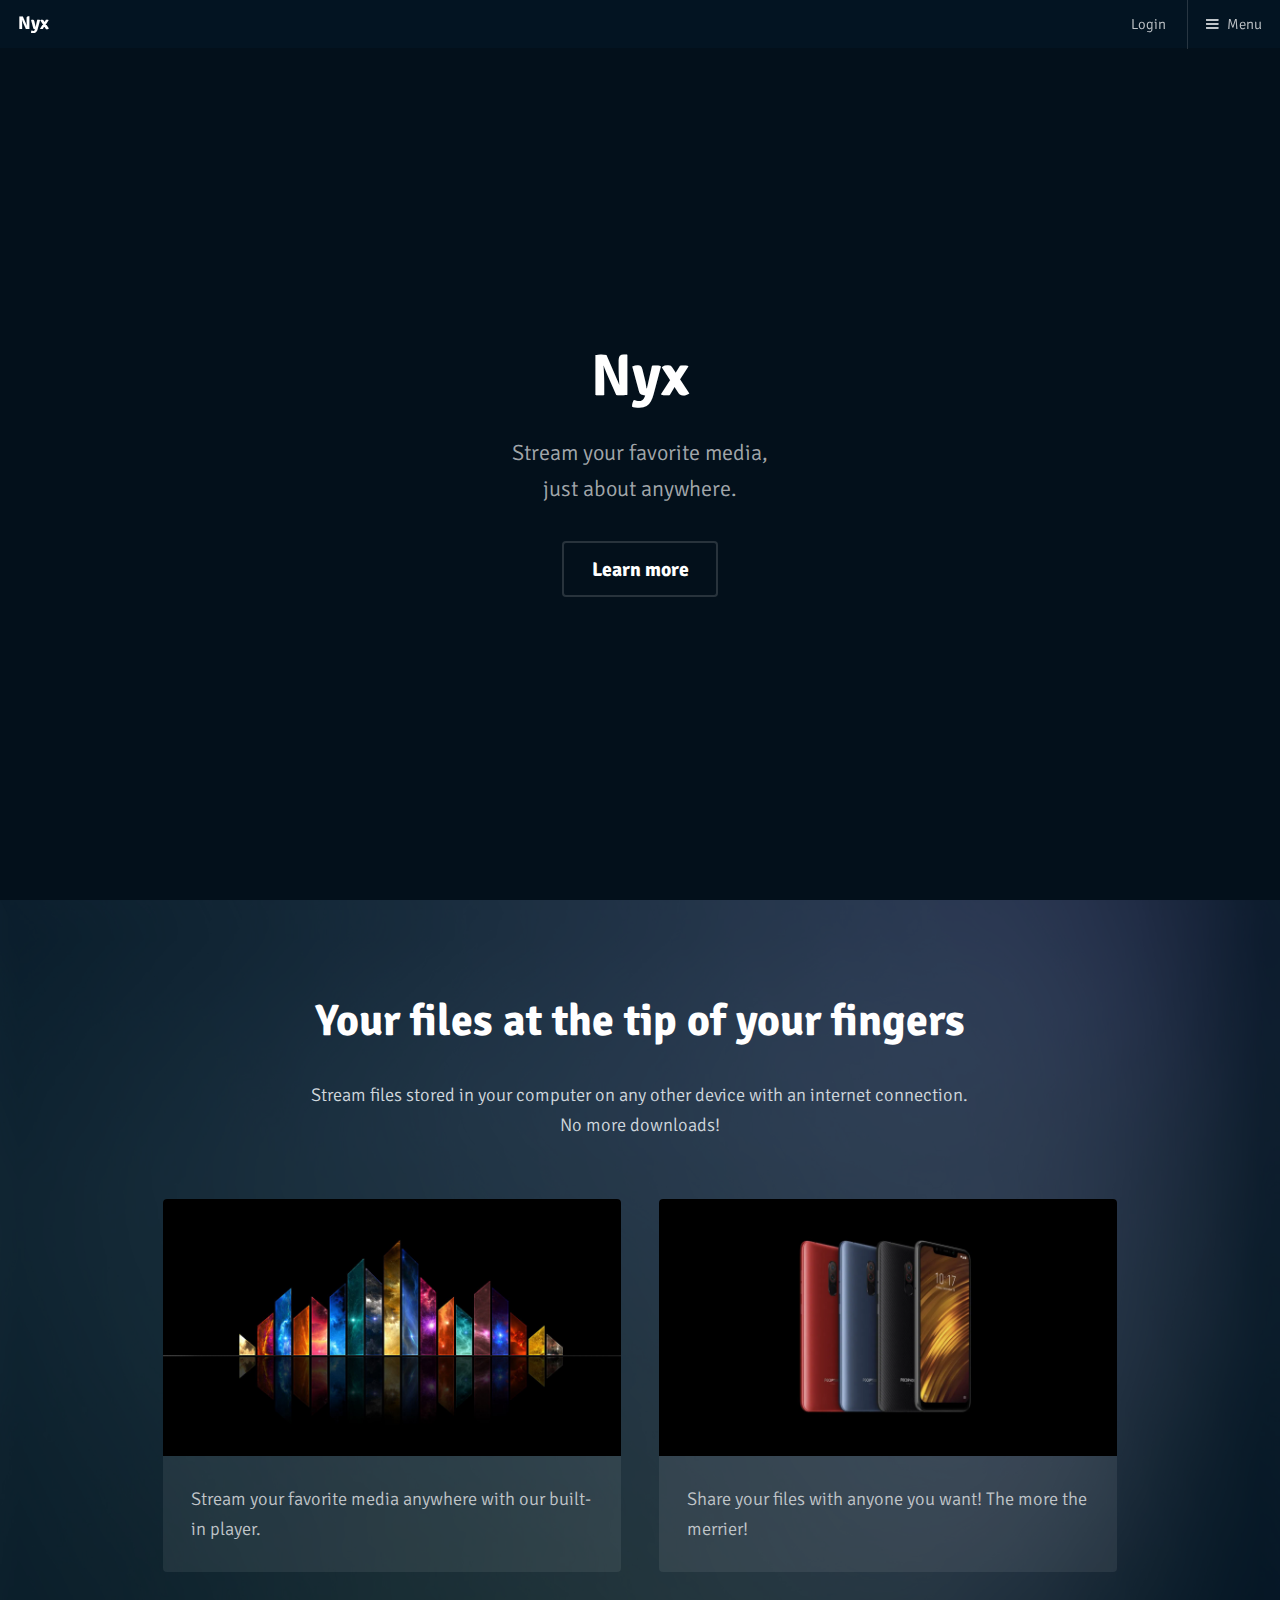
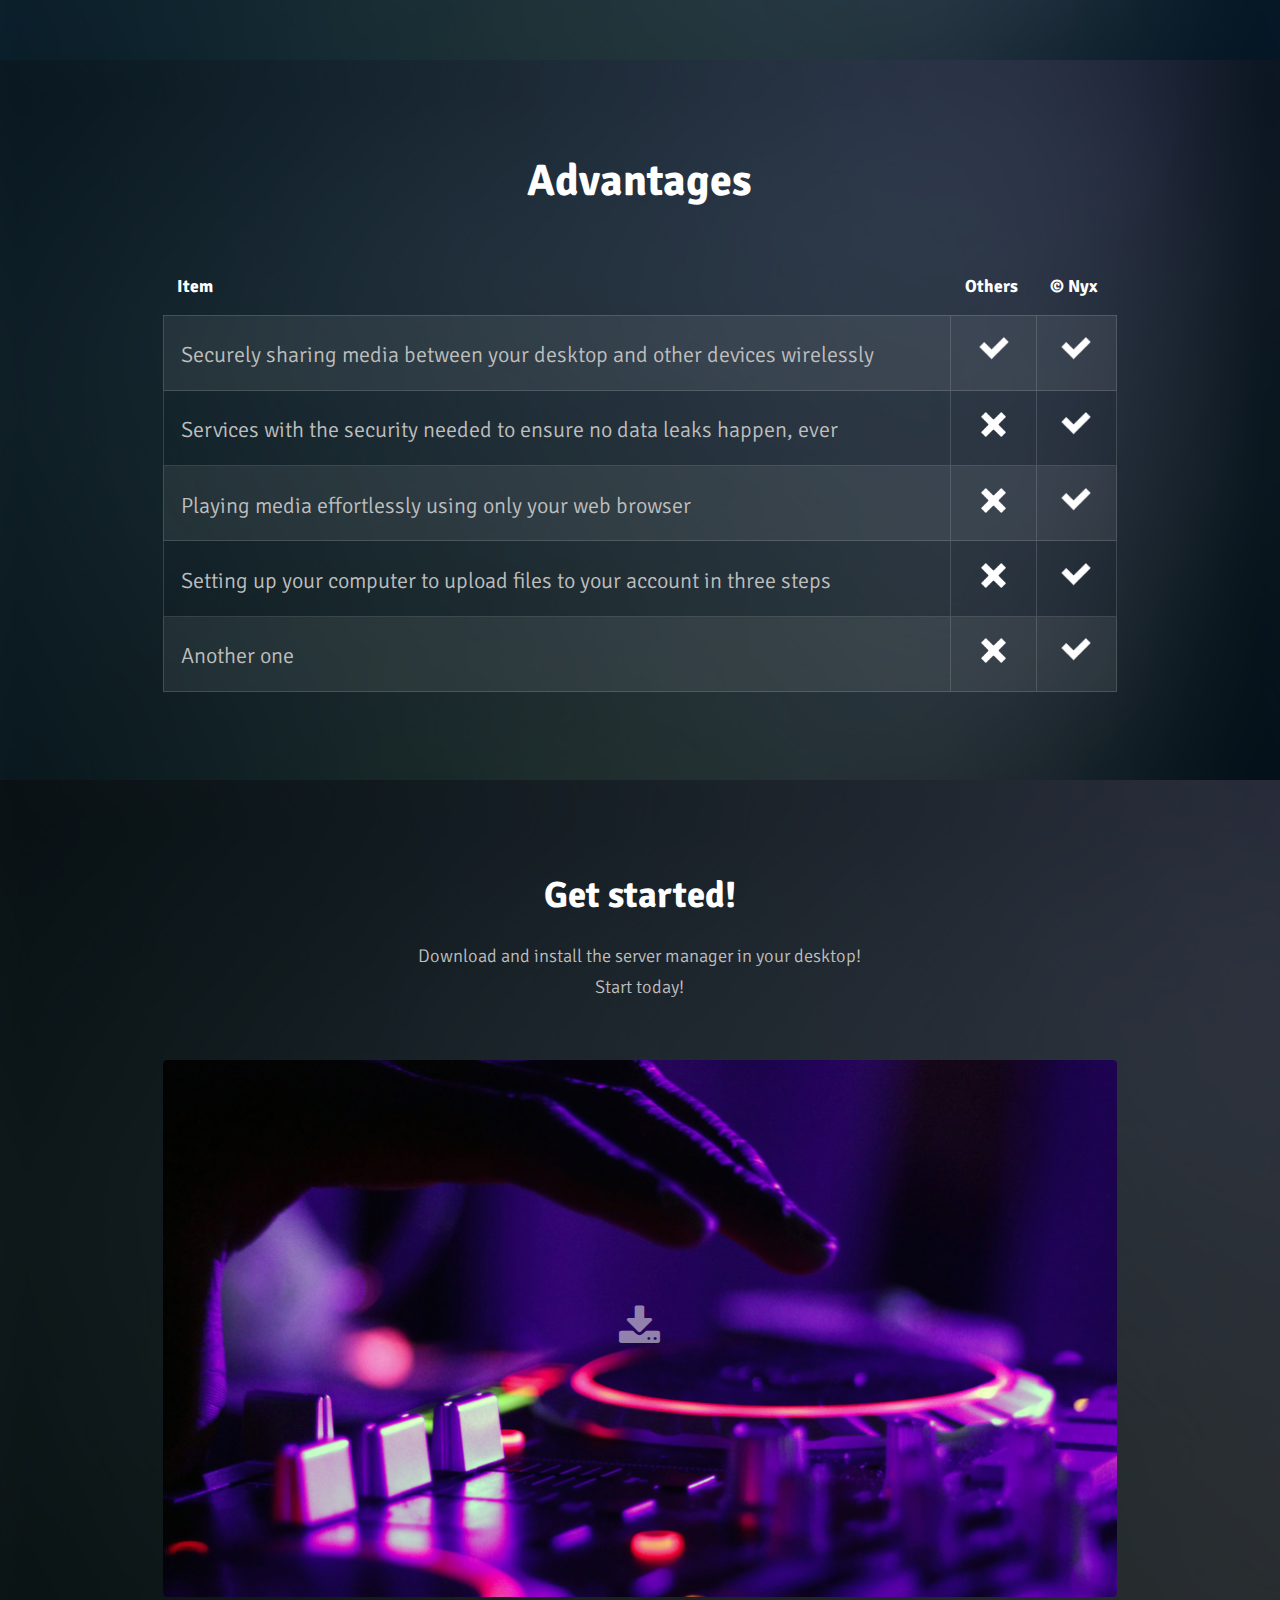
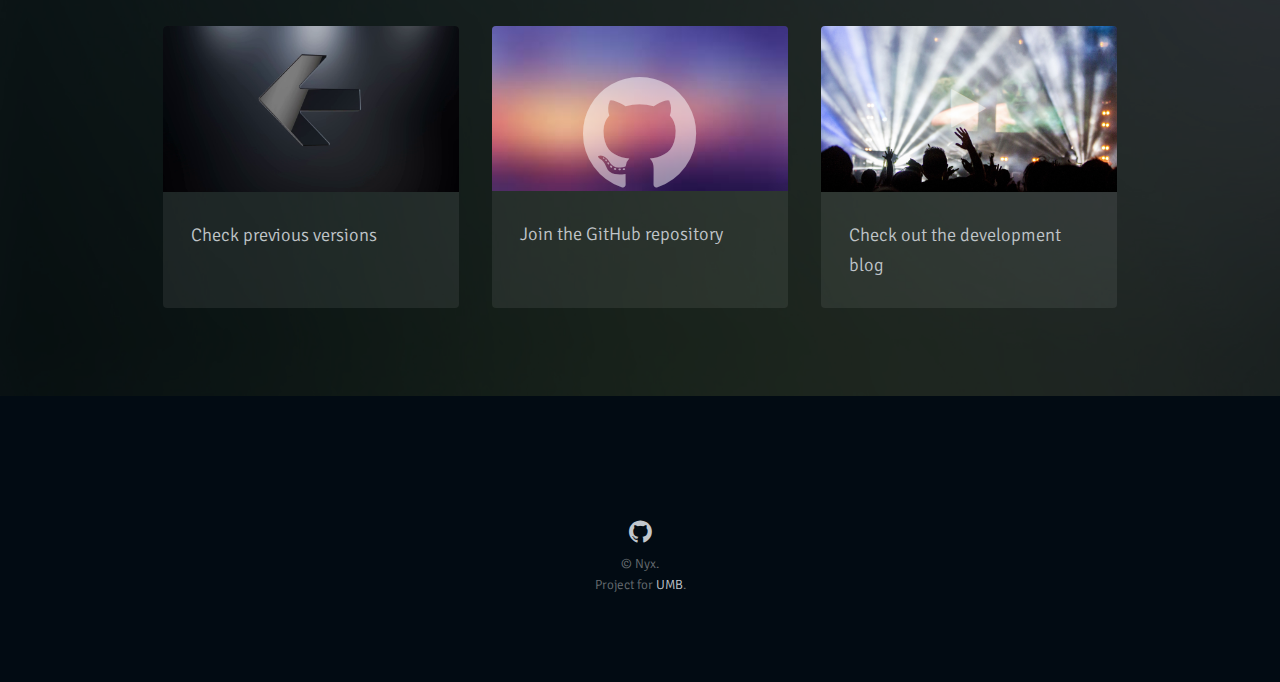
==== commit cab07d37: "Finale v1 no content" ====
--- a/index.html
+++ b/index.html
@@ -1,9 +1,4 @@
 <!DOCTYPE HTML>
-<!--
-	Broadcast by TEMPLATED
-	templated.co @templatedco
-	Released for free under the Creative Commons Attribution 3.0 license (templated.co/license)
--->
 <html>
 	<head>
 		<title>Nyx</title>
@@ -12,7 +7,6 @@
 		<link rel="stylesheet" href="assets/css/main.css" />
 	</head>
 	<body>
-
 		<!-- Header -->
 			<header id="header">
 				<h1><a href="index.html">Nyx</a></h1>
@@ -29,12 +23,8 @@
 					<li><a href="https://github.com/Nyxare/Nyx" class="icon fa-github"><span class="label">GitHub</span></a></li>
 				</ul>
 			</nav>
+
 			<!-- Banner -->
-			<!--
-				To use a video as your background, set data-video to the name of your video without
-				its extension (eg. images/banner). Your video must be available in both .mp4 and .webm
-				formats to work correctly.
-			-->
 				<section id="banner" data-video="images/banner">
 					<div class="inner">
 						<header>
@@ -136,7 +126,7 @@
 				</section>
 
 			<!-- Three -->
-				<section class="wrapper ">
+				<section class="wrapper style3">
 					<div class="inner">
 						<header class="align-center">
 							<h2>Get started!</h2>
@@ -151,7 +141,7 @@
 									<div class="icon fa-download"></div>
 								</div>
 							</div>
-							<a href="generic.html" class="link"><span>Click Me</span></a>
+							<a href="devblog.html" class="link"><span>Click Me</span></a>
 						</div>
 							<div class="flex flex-3">
 								<div class="video col">
@@ -164,7 +154,7 @@
 									<p class="caption">
 										Check previous versions
 									</p>
-									<a href="index.html" class="link"><span></span></a>
+									<a href="devblog.html" class="link"><span></span></a>
 								</div>
 								<div class="video col">
 									<div class="image fit">
@@ -193,53 +183,18 @@
 							</div>
 					</div>
 				</section>
-
 			</div>
 
 		<!-- Footer -->
-			<footer id="footer">
-				<div class="inner">
-					<div class="flex flex-3">
-						<div class="col">
-							<h3>Vestibullum</h3>
-							<ul class="alt">
-								<li><a href="#">Nascetur nunc varius commodo.</a></li>
-								<li><a href="#">Vis id faucibus montes tempor</a></li>
-								<li><a href="#">Massa amet lobortis vel.</a></li>
-								<li><a href="#">Nascetur nunc varius commodo.</a></li>
-							</ul>
-						</div>
-						<div class="col">
-							<h3>Lobortis</h3>
-							<ul class="alt">
-								<li><a href="#">Nascetur nunc varius commodo.</a></li>
-								<li><a href="#">Vis id faucibus montes tempor</a></li>
-								<li><a href="#">Massa amet lobortis vel.</a></li>
-								<li><a href="#">Nascetur nunc varius commodo.</a></li>
-							</ul>
-						</div>
-						<div class="col">
-							<h3>Accumsan</h3>
-							<ul class="alt">
-								<li><a href="#">Nascetur nunc varius commodo.</a></li>
-								<li><a href="#">Vis id faucibus montes tempor</a></li>
-								<li><a href="#">Massa amet lobortis vel.</a></li>
-								<li><a href="#">Nascetur nunc varius commodo.</a></li>
-							</ul>
-						</div>
-					</div>
-				</div>
-				<div class="copyright">
-					<ul class="icons">
-						<li><a href="#" class="icon fa-github"><span class="label">Twitter</span></a></li>
-						<li><a href="#" class="icon fa-facebook"><span class="label">Facebook</span></a></li>
-						<li><a href="#" class="icon fa-instagram"><span class="label">Instagram</span></a></li>
-						<li><a href="#" class="icon fa-snapchat"><span class="label">Snapchat</span></a></li>
-					</ul>
-					&copy; Nyx.
-					<br>Project for <a href="https://umb.edu.co/">UMB</a>.
-				</div>
-			</footer>
+		<footer id="footer">
+			<div class="copyright">
+				<ul class="icons">
+					<li><a href="https://github.com/Nyxare/Nyx" class="icon fa-github"><span class="label">GitHub</span></a></li>
+				</ul>
+				&copy; Nyx.
+				<br>Project for <a href="https://umb.edu.co/">UMB</a>.
+			</div>
+		</footer>
 
 		<!-- Scripts -->
 			<script src="assets/js/jquery.min.js"></script>
